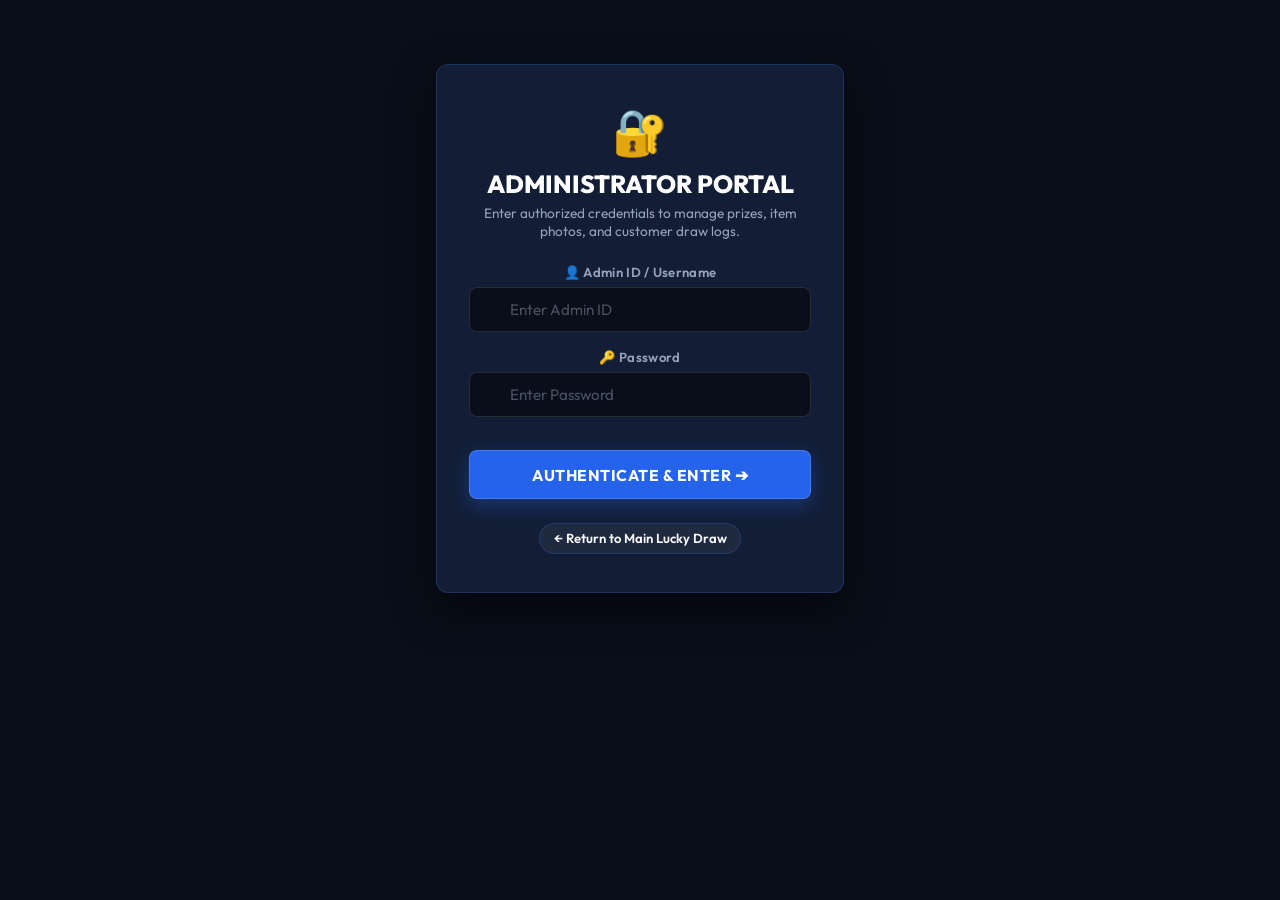
==== admin.html @ ec06c0a6 "Add files via upload" ====
<!DOCTYPE html>
<html lang="en">
<head>
  <meta charset="UTF-8">
  <meta name="viewport" content="width=device-width, initial-scale=1.0">
  <title>Agarwal Computers - Management & Prize Console</title>
  <link rel="preconnect" href="https://fonts.googleapis.com">
  <link rel="preconnect" href="https://fonts.gstatic.com" crossorigin>
  <link href="https://fonts.googleapis.com/css2?family=Outfit:wght@400;500;600;700;800;900&family=Rajdhani:wght@600;700&display=swap" rel="stylesheet">
  <link rel="stylesheet" href="style.css?v=blue_clean_2026">
</head>
<body class="admin-body">

  <!-- ================= 1. ADMIN LOGIN VIEW ================= -->
  <div id="admin-login-screen" class="admin-login-wrapper">
    <div class="admin-login-card glass-panel">
      <div class="admin-lock-icon">🔐</div>
      <h1 class="admin-title">ADMINISTRATOR PORTAL</h1>
      <p class="admin-subtitle">Enter authorized credentials to manage prizes, item photos, and customer draw logs.</p>

      <form id="admin-login-form" autocomplete="off">
        <div class="input-group">
          <label for="admin-user"><span class="label-icon">👤</span> Admin ID / Username</label>
          <div class="input-wrapper">
            <input type="text" id="admin-user" placeholder="Enter Admin ID" required />
          </div>
        </div>

        <div class="input-group">
          <label for="admin-pass"><span class="label-icon">🔑</span> Password</label>
          <div class="input-wrapper">
            <input type="password" id="admin-pass" placeholder="Enter Password" required />
          </div>
        </div>

        <div id="admin-error-banner" class="error-banner hidden">
          <span>⚠️ Invalid Admin ID or Password.</span>
        </div>

        <button type="submit" class="cta-primary-btn" style="margin-top: 1rem;">
          <span class="btn-content">
            <span>AUTHENTICATE & ENTER</span>
            <span class="arrow-icon">➔</span>
          </span>
        </button>

        <div style="margin-top: 1.5rem; text-align: center;">
          <a href="index.html" class="pill-btn" style="text-decoration: none;">← Return to Main Lucky Draw</a>
        </div>
      </form>
    </div>
  </div>

  <!-- ================= 2. ADMIN DASHBOARD VIEW (AUTHENTICATED) ================= -->
  <div id="admin-dashboard-view" class="hidden">
    <!-- Top Nav Header -->
    <header class="admin-header">
      <div class="admin-brand">
        <img src="logo-blue.svg" alt="Agarwal Computer" style="height: 28px;" />
        <span style="font-size: 0.85rem; color: var(--text-muted); letter-spacing: 1px; font-weight: 600;">CONTROL PANEL</span>
      </div>
      <div class="admin-nav-actions">
        <a href="index.html" target="_blank" class="pill-btn" style="text-decoration: none;">
          <span>🌐 View Customer Draw Page</span>
        </a>
        <button id="admin-logout-btn" class="pill-btn danger-outline">Logout</button>
      </div>
    </header>

    <main class="admin-container">
      <!-- Tabs Navigation -->
      <div class="admin-tabs">
        <button id="tab-prizes-btn" class="admin-tab-btn active">🎁 Prizes & Photos Management</button>
        <button id="tab-history-btn" class="admin-tab-btn">📋 Customer Draw Logs</button>
      </div>

      <!-- TAB 1: PRIZES & PHOTO MANAGEMENT -->
      <section id="panel-prizes" class="admin-tab-panel">

        <!-- SECTION A: 2 SECRET SHOWCASE PRIZES -->
        <div class="admin-section-header" style="margin-top: 1.5rem;">
          <h3>👑 2 Secret Showcase Prizes <span style="font-size: 0.8rem; font-family: var(--font-body); color: #ff94c8; font-weight: normal;">(Never Won By Participant — Only Shown on "Show All")</span></h3>
          <p>These two prizes are the grand showcase items. Customers CANNOT draw these. They appear inside the remaining unopened boxes when "Show All" is clicked.</p>
        </div>

        <div class="admin-prize-grid" id="showcase-prizes-container">
          <!-- Rendered dynamically by admin.js -->
        </div>

        <!-- SECTION B: 7 DRAWABLE PRIZES -->
        <div class="admin-section-header" style="margin-top: 2rem;">
          <h3>🎁 7 Standard Drawable Prizes <span style="font-size: 0.8rem; font-family: var(--font-body); color: var(--primary-gold); font-weight: normal;">(Participant Will Win 1 of These 7)</span></h3>
          <p>When a participant chooses any box, the system strictly selects one of these 7 prizes. You can change their names and upload product photos below.</p>
        </div>

        <div class="admin-prize-grid" id="drawable-prizes-container">
          <!-- Rendered dynamically by admin.js -->
        </div>

        <!-- Sticky Floating Save Bar -->
        <div class="admin-sticky-bar">
          <div class="admin-sticky-info">
            <strong>💡 Unsaved changes will reflect on the main page once saved.</strong>
          </div>
          <div class="admin-sticky-actions">
            <button id="reset-default-prizes-btn" class="pill-btn danger-outline">Reset to Defaults</button>
            <button id="save-all-prizes-btn" class="cta-primary-btn" style="width: auto; padding: 0.6rem 1.6rem; margin: 0;">
              💾 SAVE ALL PRIZES & PHOTOS
            </button>
          </div>
        </div>

      </section>

      <!-- TAB 2: DRAW PARTICIPANT LOGS -->
      <section id="panel-history" class="admin-tab-panel hidden" style="margin-top: 1.5rem;">
        <div class="admin-section-header" style="display: flex; justify-content: space-between; align-items: center;">
          <div>
            <h3>📋 Customer Draw Participation Records</h3>
            <p>List of all verified customers who participated in the draw, their bill number, and what prize they won.</p>
          </div>
          <button id="clear-history-btn" class="pill-btn danger-outline">🗑️ Clear History Logs</button>
        </div>

        <div class="history-table-wrapper glass-panel" style="margin-top: 1rem;">
          <table class="admin-table">
            <thead>
              <tr>
                <th>#</th>
                <th>Date & Time</th>
                <th>Mobile Number</th>
                <th>Bill / Invoice #</th>
                <th>Prize Won</th>
                <th>Box Picked</th>
              </tr>
            </thead>
            <tbody id="history-table-body">
              <!-- Rendered dynamically -->
            </tbody>
          </table>
        </div>
      </section>

    </main>
  </div>

  <script src="admin.js"></script>
</body>
</html>
---- style.css ----
/* =================================================================
   AGARWAL COMPUTER - MODERN RESPONSIVE CUSTOMER LUCKY DRAW
   Brand Identity: Vibrant Tech Blue, Slate Navy, Clean Geometric Sans
   ================================================================= */

:root {
  /* Brand Theme: Professional Tech Blue */
  --c-bg: #090e1a;
  --c-bg-gradient: radial-gradient(circle at 50% 20%, #101c38 0%, #090e1a 100%);
  --c-surface: #0f172a;
  --c-surface-card: #131e36;
  --c-surface-hover: #1a2744;
  
  --c-blue-primary: #2563eb;
  --c-blue-hover: #1d4ed8;
  --c-blue-glow: rgba(37, 99, 235, 0.35);
  --c-blue-subtle: rgba(37, 99, 235, 0.12);
  --c-blue-light: #60a5fa;
  --c-cyan: #38bdf8;
  
  --text-main: #f8fafc;
  --text-muted: #94a3b8;
  --text-dim: #64748b;
  
  --border-light: rgba(59, 130, 246, 0.2);
  --border-highlight: rgba(96, 165, 250, 0.45);
  --border-subtle: rgba(255, 255, 255, 0.08);

  --font-brand: 'Outfit', 'Rajdhani', -apple-system, BlinkMacSystemFont, sans-serif;
  --font-body: 'Outfit', -apple-system, BlinkMacSystemFont, 'Segoe UI', Roboto, sans-serif;

  --radius-lg: 12px;
  --radius-md: 8px;
  --radius-sm: 6px;
  --radius-pill: 9999px;
}

*, *::before, *::after {
  box-sizing: border-box;
  margin: 0;
  padding: 0;
}

html, body {
  height: 100%;
}

body {
  font-family: var(--font-body);
  background: var(--c-bg);
  background-image: var(--c-bg-gradient);
  background-attachment: fixed;
  color: var(--text-main);
  min-height: 100vh;
  display: flex;
  flex-direction: column;
  overflow-x: hidden;
  -webkit-font-smoothing: antialiased;
}

/* =================================================================
   COMPACT SLEEK TOP NAVIGATION (LESS HEADER)
   ================================================================= */
.top-nav {
  display: flex;
  justify-content: space-between;
  align-items: center;
  padding: 0.55rem 1.5rem;
  background: rgba(10, 16, 30, 0.92);
  backdrop-filter: blur(12px);
  -webkit-backdrop-filter: blur(12px);
  border-bottom: 1px solid var(--border-light);
  position: sticky;
  top: 0;
  z-index: 100;
  height: 54px;
}

.brand-wrapper {
  display: flex;
  align-items: center;
}

.brand-logo-link {
  display: flex;
  align-items: center;
  text-decoration: none;
}

.brand-logo-img {
  height: 32px;
  width: auto;
  max-width: 260px;
  object-fit: contain;
  filter: drop-shadow(0 2px 8px var(--c-blue-glow));
  transition: transform 0.2s ease;
}

.brand-logo-link:hover .brand-logo-img {
  transform: scale(1.02);
}

.nav-actions {
  display: flex;
  align-items: center;
  gap: 0.5rem;
}

.icon-btn, .pill-btn {
  background: rgba(255, 255, 255, 0.05);
  border: 1px solid var(--border-light);
  color: var(--text-main);
  padding: 0.38rem 0.85rem;
  border-radius: var(--radius-pill);
  font-family: var(--font-body);
  font-size: 0.82rem;
  font-weight: 600;
  cursor: pointer;
  display: inline-flex;
  align-items: center;
  gap: 0.4rem;
  transition: all 0.2s ease;
}

.icon-btn:hover, .pill-btn:hover {
  background: var(--c-blue-subtle);
  border-color: var(--c-blue-primary);
  color: #ffffff;
}

.pill-btn.danger-outline {
  border-color: rgba(239, 68, 68, 0.35);
  color: #fca5a5;
}

.pill-btn.danger-outline:hover {
  background: #dc2626;
  border-color: #dc2626;
  color: #ffffff;
}

/* =================================================================
   MAIN APP CONTAINER (FITS ANY SCREEN)
   ================================================================= */
.app-container {
  width: 100%;
  max-width: 960px;
  margin: 0 auto;
  padding: 1rem 1.2rem;
  flex: 1;
  display: flex;
  flex-direction: column;
  justify-content: center;
}

.view-panel {
  display: none;
  opacity: 0;
  transition: opacity 0.3s ease;
  width: 100%;
}

.view-panel.active-view {
  display: block;
  opacity: 1;
}

/* =================================================================
   STEP 1: LOGIN / BILL VERIFICATION VIEW
   ================================================================= */
.login-card {
  max-width: 440px;
  margin: 0 auto;
  padding: 2.2rem 2rem;
  background: var(--c-surface-card);
  border: 1px solid var(--border-light);
  border-radius: var(--radius-lg);
  box-shadow: 0 16px 40px rgba(0, 0, 0, 0.5), 0 0 20px rgba(37, 99, 235, 0.12);
  text-align: center;
  animation: fadeInCard 0.35s ease-out;
}

@keyframes fadeInCard {
  from { opacity: 0; transform: translateY(12px); }
  to { opacity: 1; transform: translateY(0); }
}

.login-header {
  margin-bottom: 1.6rem;
}

.login-title {
  font-family: var(--font-brand);
  font-size: 1.65rem;
  font-weight: 800;
  color: #ffffff;
  letter-spacing: 0.5px;
  margin-bottom: 0.35rem;
}

.login-subtitle {
  color: var(--text-muted);
  font-size: 0.88rem;
  line-height: 1.4;
}

#lucky-login-form {
  text-align: left;
}

.input-group {
  margin-bottom: 1.1rem;
}

.input-group label {
  display: block;
  font-size: 0.82rem;
  font-weight: 600;
  color: var(--text-muted);
  margin-bottom: 0.4rem;
  letter-spacing: 0.3px;
}

.input-wrapper {
  position: relative;
  display: flex;
  align-items: center;
}

.input-icon {
  position: absolute;
  left: 0.9rem;
  font-size: 1rem;
  pointer-events: none;
  opacity: 0.7;
}

.input-wrapper input {
  width: 100%;
  padding: 0.75rem 1rem 0.75rem 2.5rem;
  background: #090e1a;
  border: 1.5px solid rgba(255, 255, 255, 0.12);
  border-radius: var(--radius-md);
  color: #fff;
  font-family: var(--font-body);
  font-size: 0.95rem;
  outline: none;
  transition: all 0.2s ease;
}

.input-wrapper input:focus {
  border-color: var(--c-blue-primary);
  box-shadow: 0 0 0 3px rgba(37, 99, 235, 0.25);
  background: #0c1424;
}

.input-wrapper input::placeholder {
  color: rgba(148, 163, 184, 0.45);
}

.error-banner {
  background: rgba(220, 38, 38, 0.15);
  border: 1px solid #ef4444;
  color: #fca5a5;
  padding: 0.65rem 0.9rem;
  border-radius: var(--radius-sm);
  font-size: 0.82rem;
  margin-bottom: 1rem;
}

.error-banner.hidden {
  display: none;
}

/* Call to Action Button */
.cta-primary-btn, .cta-gold-btn {
  width: 100%;
  background: var(--c-blue-primary);
  border: 1px solid rgba(255, 255, 255, 0.15);
  padding: 0.85rem 1.5rem;
  border-radius: var(--radius-md);
  color: #ffffff;
  font-family: var(--font-body);
  font-size: 0.98rem;
  font-weight: 700;
  letter-spacing: 0.5px;
  cursor: pointer;
  display: inline-flex;
  align-items: center;
  justify-content: center;
  gap: 0.5rem;
  box-shadow: 0 6px 20px rgba(37, 99, 235, 0.35);
  transition: all 0.2s ease;
  margin-top: 0.3rem;
}

.cta-primary-btn:hover, .cta-gold-btn:hover {
  background: var(--c-blue-hover);
  transform: translateY(-1px);
  box-shadow: 0 8px 25px rgba(37, 99, 235, 0.45);
}

.cta-primary-btn:active, .cta-gold-btn:active {
  transform: translateY(0);
}

/* =================================================================
   STEP 2: DRAW ARENA & RESPONSIVE 3x3 GRID
   ================================================================= */
.user-status-bar {
  display: flex;
  justify-content: space-between;
  align-items: center;
  padding: 0.5rem 1.1rem;
  margin-bottom: 0.8rem;
  background: var(--c-surface-card);
  border: 1px solid var(--border-light);
  border-radius: var(--radius-md);
}

.status-left {
  display: flex;
  align-items: center;
  gap: 0.6rem;
  font-size: 0.84rem;
  color: var(--text-muted);
}

.status-icon {
  font-size: 1.1rem;
}

.status-info strong {
  color: #ffffff;
}

.status-separator {
  margin: 0 0.35rem;
  opacity: 0.4;
}

.badge-status {
  display: inline-flex;
  align-items: center;
  gap: 0.4rem;
  padding: 0.3rem 0.8rem;
  border-radius: var(--radius-pill);
  font-size: 0.78rem;
  font-weight: 700;
  background: var(--c-blue-subtle);
  border: 1px solid var(--c-blue-primary);
  color: var(--c-blue-light);
}

.badge-status.draw-finished {
  background: rgba(16, 185, 129, 0.15);
  border-color: #10b981;
  color: #34d399;
}

.pulse-dot {
  width: 7px;
  height: 7px;
  border-radius: 50%;
  background-color: currentColor;
  animation: pulseDot 1.4s infinite;
}

@keyframes pulseDot {
  0%, 100% { opacity: 0.4; transform: scale(0.9); }
  50% { opacity: 1; transform: scale(1.3); }
}

.draw-header-banner {
  text-align: center;
  margin-bottom: 0.8rem;
}

.section-title {
  font-family: var(--font-brand);
  font-size: 1.5rem;
  font-weight: 800;
  letter-spacing: 0.5px;
  color: #ffffff;
  margin-bottom: 0.2rem;
}

.section-desc {
  color: var(--text-muted);
  font-size: 0.88rem;
}

.section-desc strong {
  color: var(--c-blue-light);
}

/* Cinematic Viewport */
.boxes-stage-viewport {
  position: relative;
  width: 100%;
  display: flex;
  align-items: center;
  justify-content: center;
  margin: 0 auto;
  overflow: visible;
}

.boxes-grid {
  display: grid;
  grid-template-columns: repeat(3, 1fr);
  gap: 0.9rem;
  width: 100%;
  max-width: 780px;
  perspective: 1200px;
  transform-origin: center center;
  transition: transform 0.75s cubic-bezier(0.25, 1, 0.5, 1);
  will-change: transform;
}

/* Individual Box */
.gift-box-item {
  position: relative;
  height: 135px;
  cursor: pointer;
  user-select: none;
  transform-style: preserve-3d;
  transition: transform 0.25s ease, opacity 0.4s ease;
}

.gift-box-item.can-pick:hover {
  transform: translateY(-4px);
}

.gift-box-item.dimmed-box {
  opacity: 0.15 !important;
  filter: blur(2px) grayscale(0.6);
  pointer-events: none;
  transition: opacity 0.5s ease, filter 0.5s ease;
}

.box-inner-card {
  position: relative;
  width: 100%;
  height: 100%;
  border-radius: var(--radius-md);
  transform-style: preserve-3d;
  transition: transform 0.8s cubic-bezier(0.34, 1.56, 0.64, 1);
}

.gift-box-item.is-opened .box-inner-card {
  transform: rotateY(180deg);
}

/* Box Front Face */
.box-face {
  position: absolute;
  width: 100%;
  height: 100%;
  backface-visibility: hidden;
  -webkit-backface-visibility: hidden;
  border-radius: var(--radius-md);
  display: flex;
  flex-direction: column;
  align-items: center;
  justify-content: center;
  overflow: hidden;
}

.box-front {
  background: linear-gradient(145deg, #101c38 0%, #0b1428 100%);
  border: 1.5px solid var(--border-light);
  box-shadow: 0 8px 20px rgba(0, 0, 0, 0.45);
  transition: border-color 0.2s, box-shadow 0.2s;
}

.gift-box-item.can-pick:hover .box-front {
  border-color: var(--c-blue-light);
  box-shadow: 0 10px 25px rgba(0, 0, 0, 0.6), 0 0 15px rgba(37, 99, 235, 0.3);
}

/* Elegant Royal Blue Ribbons */
.ribbon-vertical {
  position: absolute;
  top: 0;
  bottom: 0;
  width: 18px;
  background: linear-gradient(90deg, #1d4ed8, #2563eb, #3b82f6);
  box-shadow: 0 0 6px rgba(0, 0, 0, 0.35);
  z-index: 1;
}

.ribbon-horizontal {
  position: absolute;
  left: 0;
  right: 0;
  height: 18px;
  background: linear-gradient(180deg, #1d4ed8, #2563eb, #3b82f6);
  box-shadow: 0 0 6px rgba(0, 0, 0, 0.35);
  z-index: 1;
}

/* Modern Number Bow Badge */
.gift-bow-badge {
  position: relative;
  z-index: 3;
  width: 38px;
  height: 38px;
  border-radius: 50%;
  background: linear-gradient(135deg, #2563eb, #1d4ed8);
  display: flex;
  align-items: center;
  justify-content: center;
  font-family: var(--font-brand);
  font-weight: 800;
  font-size: 1.1rem;
  color: #ffffff;
  box-shadow: 0 4px 12px rgba(0, 0, 0, 0.5), 0 0 10px rgba(37, 99, 235, 0.5);
  border: 2px solid #ffffff;
}

.box-label-text {
  position: absolute;
  bottom: 7px;
  z-index: 3;
  font-size: 0.68rem;
  font-weight: 700;
  letter-spacing: 0.6px;
  text-transform: uppercase;
  color: var(--c-blue-light);
  background: rgba(9, 14, 26, 0.85);
  padding: 2px 8px;
  border-radius: var(--radius-pill);
  border: 1px solid var(--border-light);
}

/* Box Back Face (Revealed Prize) */
.box-back {
  background: #0d162b;
  border: 1.5px solid var(--border-light);
  transform: rotateY(180deg);
  padding: 0.6rem 0.5rem;
  text-align: center;
  display: flex;
  flex-direction: column;
  justify-content: space-between;
  box-shadow: 0 8px 24px rgba(0, 0, 0, 0.5);
}

.gift-box-item.winner-box .box-back {
  background: #0c1c3d;
  border: 2px solid var(--c-blue-light);
  box-shadow: 0 0 25px rgba(37, 99, 235, 0.45), inset 0 0 15px rgba(37, 99, 235, 0.2);
}

.gift-box-item.grand-showcase-box .box-back {
  background: #111e3b;
  border: 1.5px solid var(--c-cyan);
}

.gift-box-item.mega-showcase-box .box-back {
  background: #0f1c36;
  border: 1.5px solid var(--c-blue-light);
}

.prize-media-container {
  display: flex;
  align-items: center;
  justify-content: center;
  height: 52px;
  width: 100%;
}

.box-prize-img {
  max-height: 50px;
  max-width: 88%;
  object-fit: contain;
  border-radius: var(--radius-sm);
  filter: drop-shadow(0 2px 6px rgba(0, 0, 0, 0.5));
}

.prize-icon-display {
  font-size: 1.9rem;
}

.prize-title-display {
  font-family: var(--font-body);
  font-size: 0.92rem;
  font-weight: 700;
  color: #fff;
  line-height: 1.2;
  margin: 0.15rem 0;
  word-break: break-word;
}

.winner-box .prize-title-display {
  font-size: 1rem;
  color: var(--c-blue-light);
}

.box-state-tag {
  font-size: 0.64rem;
  font-weight: 800;
  text-transform: uppercase;
  padding: 2px 7px;
  border-radius: var(--radius-pill);
  letter-spacing: 0.5px;
  display: inline-block;
  align-self: center;
}

.box-state-tag.tag-won {
  background: var(--c-blue-primary);
  color: #ffffff;
}

.box-state-tag.tag-grand {
  background: rgba(56, 189, 248, 0.2);
  border: 1px solid var(--c-cyan);
  color: var(--c-cyan);
}

.box-state-tag.tag-mega {
  background: var(--c-blue-subtle);
  border: 1px solid var(--c-blue-primary);
  color: var(--c-blue-light);
}

.box-state-tag.tag-missed {
  background: rgba(255, 255, 255, 0.08);
  color: var(--text-dim);
}

.box-tag {
  font-size: 0.65rem;
  color: var(--text-dim);
}

/* =================================================================
   ACTION BUTTON DOCK DIRECTLY DOWN FROM GIFT
   ================================================================= */
.below-gift-action-dock {
  margin: 1rem auto 0;
  text-align: center;
  display: flex;
  justify-content: center;
  position: relative;
  z-index: 50;
  animation: popUp 0.35s cubic-bezier(0.16, 1, 0.3, 1) forwards;
}

@keyframes popUp {
  from { opacity: 0; transform: translateY(14px) scale(0.95); }
  to { opacity: 1; transform: translateY(0) scale(1); }
}

.below-gift-action-dock.disappearing {
  opacity: 0 !important;
  transform: translateY(8px) scale(0.85) !important;
  pointer-events: none !important;
  transition: all 0.2s ease !important;
}

.below-gift-btn {
  background: var(--c-blue-primary);
  color: #ffffff;
  border: 1.5px solid rgba(255, 255, 255, 0.2);
  padding: 0.85rem 2rem;
  border-radius: var(--radius-pill);
  font-family: var(--font-body);
  font-size: 1rem;
  font-weight: 700;
  letter-spacing: 0.5px;
  cursor: pointer;
  display: inline-flex;
  align-items: center;
  gap: 0.6rem;
  box-shadow: 0 8px 25px rgba(37, 99, 235, 0.45);
  transition: all 0.2s ease;
}

.below-gift-btn .btn-arrow-icon {
  transition: transform 0.2s ease;
}

.below-gift-btn:hover {
  background: var(--c-blue-hover);
  transform: translateY(-2px);
  box-shadow: 0 10px 30px rgba(37, 99, 235, 0.6);
}

.below-gift-btn:hover .btn-arrow-icon {
  transform: translateX(4px);
}

/* =================================================================
   BOTTOM "NEW DRAW" BAR
   ================================================================= */
.tv-new-draw-bar {
  margin: 0.9rem auto 0;
  width: 100%;
  max-width: 540px;
  z-index: 60;
  animation: slideUp 0.4s cubic-bezier(0.16, 1, 0.3, 1) forwards;
}

@keyframes slideUp {
  from { opacity: 0; transform: translateY(15px); }
  to { opacity: 1; transform: translateY(0); }
}

.new-draw-banner-card {
  background: var(--c-surface-card);
  border: 1.5px solid var(--border-highlight);
  border-radius: var(--radius-lg);
  padding: 0.8rem 1.4rem;
  display: flex;
  justify-content: space-between;
  align-items: center;
  gap: 1rem;
  box-shadow: 0 10px 30px rgba(0, 0, 0, 0.6);
}

.new-draw-text {
  font-size: 0.88rem;
  color: #fff;
}

.new-draw-text strong {
  color: var(--c-blue-light);
}

.tv-new-draw-btn {
  background: var(--c-blue-primary);
  border: 1px solid rgba(255, 255, 255, 0.2);
  color: #ffffff;
  padding: 0.55rem 1.2rem;
  border-radius: var(--radius-pill);
  font-family: var(--font-body);
  font-size: 0.88rem;
  font-weight: 700;
  cursor: pointer;
  white-space: nowrap;
  transition: all 0.2s ease;
}

.tv-new-draw-btn:hover {
  background: var(--c-blue-hover);
  transform: translateY(-1px);
}

/* =================================================================
   WIN BANNER TOAST
   ================================================================= */
.win-banner-toast {
  position: fixed;
  top: 65px;
  left: 50%;
  transform: translateX(-50%);
  background: #0f1c36;
  border: 1.5px solid var(--c-blue-light);
  border-radius: var(--radius-md);
  padding: 0.75rem 1.5rem;
  text-align: center;
  box-shadow: 0 10px 30px rgba(0, 0, 0, 0.7), 0 0 20px rgba(37, 99, 235, 0.35);
  z-index: 200;
  animation: toastPop 0.3s cubic-bezier(0.16, 1, 0.3, 1);
}

@keyframes toastPop {
  from { opacity: 0; transform: translate(-50%, -15px); }
  to { opacity: 1; transform: translate(-50%, 0); }
}

.win-toast-badge {
  font-size: 0.68rem;
  font-weight: 800;
  letter-spacing: 1px;
  color: var(--c-cyan);
  text-transform: uppercase;
  display: block;
}

.win-toast-name {
  font-size: 1.25rem;
  font-weight: 800;
  color: #fff;
  margin: 0.15rem 0;
}

.win-toast-note {
  font-size: 0.78rem;
  color: var(--text-muted);
}

.hidden {
  display: none !important;
}

/* =================================================================
   RULES & TERMS MODAL
   ================================================================= */
.modal-backdrop {
  position: fixed;
  top: 0;
  left: 0;
  width: 100%;
  height: 100%;
  background: rgba(9, 14, 26, 0.85);
  backdrop-filter: blur(6px);
  z-index: 1000;
  display: flex;
  align-items: center;
  justify-content: center;
  padding: 1rem;
}

.modal-card {
  position: relative;
  width: 100%;
  max-width: 480px;
  padding: 2rem 1.8rem;
  text-align: center;
  border-radius: var(--radius-lg);
  border: 1px solid var(--border-highlight);
  background: var(--c-surface-card);
  box-shadow: 0 20px 50px rgba(0, 0, 0, 0.8);
}

.modal-close-btn {
  position: absolute;
  top: 0.8rem;
  right: 1rem;
  background: none;
  border: none;
  color: var(--text-muted);
  font-size: 1.6rem;
  cursor: pointer;
  line-height: 1;
}

.modal-close-btn:hover {
  color: #fff;
}

.modal-title {
  font-family: var(--font-brand);
  font-size: 1.45rem;
  color: #fff;
  margin-bottom: 0.3rem;
}

.modal-desc {
  color: var(--text-muted);
  font-size: 0.85rem;
  margin-bottom: 1.2rem;
}

.rules-list {
  display: flex;
  flex-direction: column;
  gap: 0.65rem;
  text-align: left;
  margin-bottom: 1.2rem;
}

.rule-item {
  display: flex;
  align-items: flex-start;
  gap: 0.65rem;
  background: rgba(255, 255, 255, 0.03);
  padding: 0.65rem 0.85rem;
  border-radius: var(--radius-sm);
  font-size: 0.82rem;
  line-height: 1.35;
  border: 1px solid var(--border-subtle);
}

.rule-num {
  width: 20px;
  height: 20px;
  border-radius: 50%;
  background: var(--c-blue-primary);
  color: #fff;
  font-weight: 800;
  display: flex;
  align-items: center;
  justify-content: center;
  flex-shrink: 0;
  font-size: 0.72rem;
}

/* =================================================================
   MINIMAL SLEEK FOOTER
   ================================================================= */
.site-footer {
  background: rgba(10, 16, 30, 0.95);
  border-top: 1px solid var(--border-light);
  color: var(--text-dim);
  font-size: 0.8rem;
  padding: 0.75rem 1.5rem;
  margin-top: auto;
}

.footer-container {
  max-width: 960px;
  margin: 0 auto;
  display: flex;
  justify-content: space-between;
  align-items: center;
  gap: 0.5rem;
}

.footer-container strong {
  color: var(--c-blue-light);
}

.footer-note {
  font-size: 0.75rem;
}

/* =================================================================
   RESPONSIVENESS ACROSS SCREENS (LAPTOPS, TABLETS, MOBILE)
   ================================================================= */

/* Small Laptops and Low-Height Displays (e.g. 1366x768, 1280x800) */
@media (max-height: 800px) and (min-width: 601px) {
  .app-container {
    padding: 0.6rem 1rem;
  }
  .user-status-bar {
    padding: 0.35rem 0.9rem;
    margin-bottom: 0.5rem;
  }
  .draw-header-banner {
    margin-bottom: 0.5rem;
  }
  .section-title {
    font-size: 1.35rem;
  }
  .boxes-grid {
    gap: 0.75rem;
    max-width: 720px;
  }
  .gift-box-item {
    height: 118px;
  }
  .prize-media-container {
    height: 44px;
  }
  .box-prize-img {
    max-height: 42px;
  }
  .prize-icon-display {
    font-size: 1.6rem;
  }
  .prize-title-display {
    font-size: 0.85rem;
  }
  .below-gift-action-dock {
    margin: 0.7rem auto 0;
  }
  .below-gift-btn {
    padding: 0.65rem 1.6rem;
    font-size: 0.92rem;
  }
}

/* Tablet (max-width: 768px) */
@media (max-width: 768px) {
  .top-nav {
    padding: 0.45rem 1rem;
  }
  .brand-logo-img {
    height: 28px;
  }
  .boxes-grid {
    gap: 0.7rem;
  }
  .gift-box-item {
    height: 120px;
  }
  .footer-container {
    flex-direction: column;
    text-align: center;
    gap: 0.2rem;
  }
}

/* Mobile Screens (max-width: 520px) */
@media (max-width: 520px) {
  .top-nav {
    padding: 0.4rem 0.8rem;
    height: 50px;
  }
  .brand-logo-img {
    height: 25px;
  }
  .nav-actions {
    gap: 0.35rem;
  }
  .icon-btn, .pill-btn {
    padding: 0.3rem 0.65rem;
    font-size: 0.75rem;
  }
  .app-container {
    padding: 0.6rem 0.5rem;
  }
  .login-card {
    padding: 1.5rem 1.1rem;
  }
  .login-title {
    font-size: 1.35rem;
  }
  .user-status-bar {
    padding: 0.4rem 0.7rem;
    font-size: 0.78rem;
  }
  .status-phone, .status-bill {
    display: block;
    line-height: 1.25;
  }
  .status-separator {
    display: none;
  }
  .section-title {
    font-size: 1.25rem;
  }
  .section-desc {
    font-size: 0.8rem;
  }
  .boxes-grid {
    gap: 0.5rem;
  }
  .gift-box-item {
    height: 102px;
  }
  .ribbon-vertical {
    width: 14px;
  }
  .ribbon-horizontal {
    height: 14px;
  }
  .gift-bow-badge {
    width: 30px;
    height: 30px;
    font-size: 0.95rem;
  }
  .box-label-text {
    font-size: 0.6rem;
    bottom: 5px;
    padding: 1px 6px;
  }
  .prize-media-container {
    height: 40px;
  }
  .prize-icon-display {
    font-size: 1.45rem;
  }
  .box-prize-img {
    max-height: 38px;
  }
  .prize-title-display {
    font-size: 0.78rem;
  }
  .box-state-tag {
    font-size: 0.58rem;
    padding: 1px 5px;
  }
  .below-gift-btn {
    padding: 0.75rem 1.4rem;
    font-size: 0.9rem;
    width: 100%;
    justify-content: center;
  }
  .new-draw-banner-card {
    flex-direction: column;
    text-align: center;
    padding: 0.8rem 1rem;
    gap: 0.6rem;
  }
  .tv-new-draw-btn {
    width: 100%;
  }
}

/* =================================================================
   ADMIN PORTAL STYLES (COHESIVE BLUE PALETTE)
   ================================================================= */
.admin-body {
  background: var(--c-bg);
  color: #fff;
  min-height: 100vh;
}

.admin-header {
  display: flex;
  justify-content: space-between;
  align-items: center;
  padding: 0.6rem 1.8rem;
  background: rgba(10, 16, 30, 0.95);
  border-bottom: 1px solid var(--border-light);
  position: sticky;
  top: 0;
  z-index: 50;
  height: 56px;
}

.admin-brand {
  display: flex;
  align-items: center;
  gap: 0.8rem;
}

.admin-nav-actions {
  display: flex;
  align-items: center;
  gap: 0.6rem;
}

.admin-container {
  max-width: 1100px;
  margin: 1.5rem auto;
  padding: 0 1.2rem 3rem;
}

.admin-login-wrapper {
  max-width: 440px;
  margin: 4rem auto;
  padding: 0 1rem;
}

.admin-login-card {
  padding: 2.4rem 2rem;
  text-align: center;
  border: 1px solid var(--border-light);
  border-radius: var(--radius-lg);
  background: var(--c-surface-card);
  box-shadow: 0 16px 40px rgba(0, 0, 0, 0.6);
}

.admin-lock-icon {
  font-size: 2.8rem;
  margin-bottom: 0.5rem;
}

.admin-title {
  font-family: var(--font-brand);
  font-size: 1.55rem;
  font-weight: 800;
  color: #ffffff;
  margin-bottom: 0.3rem;
}

.admin-subtitle {
  color: var(--text-muted);
  font-size: 0.85rem;
  margin-bottom: 1.5rem;
}

.admin-tabs {
  display: flex;
  gap: 0.6rem;
  border-bottom: 1px solid var(--border-light);
  padding-bottom: 0.6rem;
  margin-bottom: 1.5rem;
}

.admin-tab-btn {
  background: transparent;
  border: 1px solid transparent;
  color: var(--text-muted);
  font-size: 0.88rem;
  font-weight: 700;
  padding: 0.5rem 1.2rem;
  border-radius: var(--radius-md);
  cursor: pointer;
  transition: all 0.2s ease;
}

.admin-tab-btn.active {
  background: var(--c-blue-subtle);
  border-color: var(--c-blue-primary);
  color: var(--c-blue-light);
}

.admin-section-header {
  margin-bottom: 1rem;
}

.admin-section-header h3 {
  font-family: var(--font-brand);
  font-size: 1.2rem;
  color: #fff;
  display: flex;
  align-items: center;
  gap: 0.5rem;
}

.admin-section-header p {
  color: var(--text-muted);
  font-size: 0.84rem;
  margin-top: 0.25rem;
}

.admin-prize-grid {
  display: grid;
  grid-template-columns: repeat(auto-fill, minmax(300px, 1fr));
  gap: 1rem;
  margin-bottom: 2rem;
}

.admin-prize-card {
  background: var(--c-surface-card);
  border: 1px solid var(--border-light);
  border-radius: var(--radius-md);
  padding: 1.1rem;
  display: flex;
  flex-direction: column;
  gap: 0.8rem;
  transition: border-color 0.2s ease;
}

.admin-prize-card:hover {
  border-color: var(--c-blue-light);
}

.admin-prize-card.showcase-card {
  border-color: rgba(56, 189, 248, 0.4);
  background: #0d1a33;
}

.admin-prize-header {
  display: flex;
  justify-content: space-between;
  align-items: center;
}

.admin-prize-badge {
  font-size: 0.7rem;
  font-weight: 800;
  padding: 2px 8px;
  border-radius: var(--radius-pill);
  background: var(--c-blue-subtle);
  color: var(--c-blue-light);
}

.admin-prize-badge.showcase-badge {
  background: rgba(56, 189, 248, 0.2);
  color: var(--c-cyan);
}

.image-upload-wrapper {
  display: flex;
  align-items: center;
  gap: 0.8rem;
  background: #090e1a;
  padding: 0.65rem;
  border-radius: var(--radius-sm);
  border: 1px dashed var(--border-light);
}

.image-preview-box {
  width: 58px;
  height: 58px;
  border-radius: var(--radius-sm);
  background: rgba(255, 255, 255, 0.04);
  border: 1px solid var(--border-light);
  display: flex;
  align-items: center;
  justify-content: center;
  overflow: hidden;
  flex-shrink: 0;
}

.image-preview-box img {
  width: 100%;
  height: 100%;
  object-fit: cover;
}

.image-preview-fallback {
  font-size: 1.5rem;
}

.image-upload-controls {
  flex: 1;
  display: flex;
  flex-direction: column;
  gap: 0.35rem;
}

.upload-file-label {
  display: inline-block;
  background: var(--c-blue-primary);
  color: #fff;
  padding: 0.3rem 0.75rem;
  border-radius: var(--radius-sm);
  font-size: 0.75rem;
  font-weight: 700;
  cursor: pointer;
  text-align: center;
  transition: all 0.2s ease;
}

.upload-file-label:hover {
  background: var(--c-blue-hover);
}

.file-input-hidden {
  display: none;
}

.remove-img-btn {
  background: none;
  border: none;
  color: #fca5a5;
  font-size: 0.72rem;
  cursor: pointer;
  text-align: left;
  text-decoration: underline;
  padding: 0;
}

.admin-sticky-bar {
  position: sticky;
  bottom: 1rem;
  display: flex;
  justify-content: space-between;
  align-items: center;
  padding: 0.8rem 1.4rem;
  background: var(--c-surface-card);
  border: 1.5px solid var(--border-highlight);
  border-radius: var(--radius-lg);
  box-shadow: 0 10px 30px rgba(0, 0, 0, 0.7);
  z-index: 40;
}

.admin-sticky-info {
  font-size: 0.88rem;
  color: #fff;
}

.admin-sticky-actions {
  display: flex;
  gap: 0.6rem;
}

.history-table-wrapper {
  overflow-x: auto;
  border-radius: var(--radius-md);
  border: 1px solid var(--border-light);
}

.admin-table {
  width: 100%;
  border-collapse: collapse;
  text-align: left;
  background: var(--c-surface-card);
  font-size: 0.85rem;
}

.admin-table th, .admin-table td {
  padding: 0.75rem 1rem;
  border-bottom: 1px solid rgba(255, 255, 255, 0.06);
}

.admin-table th {
  background: #090e1a;
  color: var(--c-blue-light);
  font-weight: 700;
  text-transform: uppercase;
  font-size: 0.74rem;
  letter-spacing: 0.5px;
}

.admin-table tr:hover td {
  background: rgba(37, 99, 235, 0.05);
}
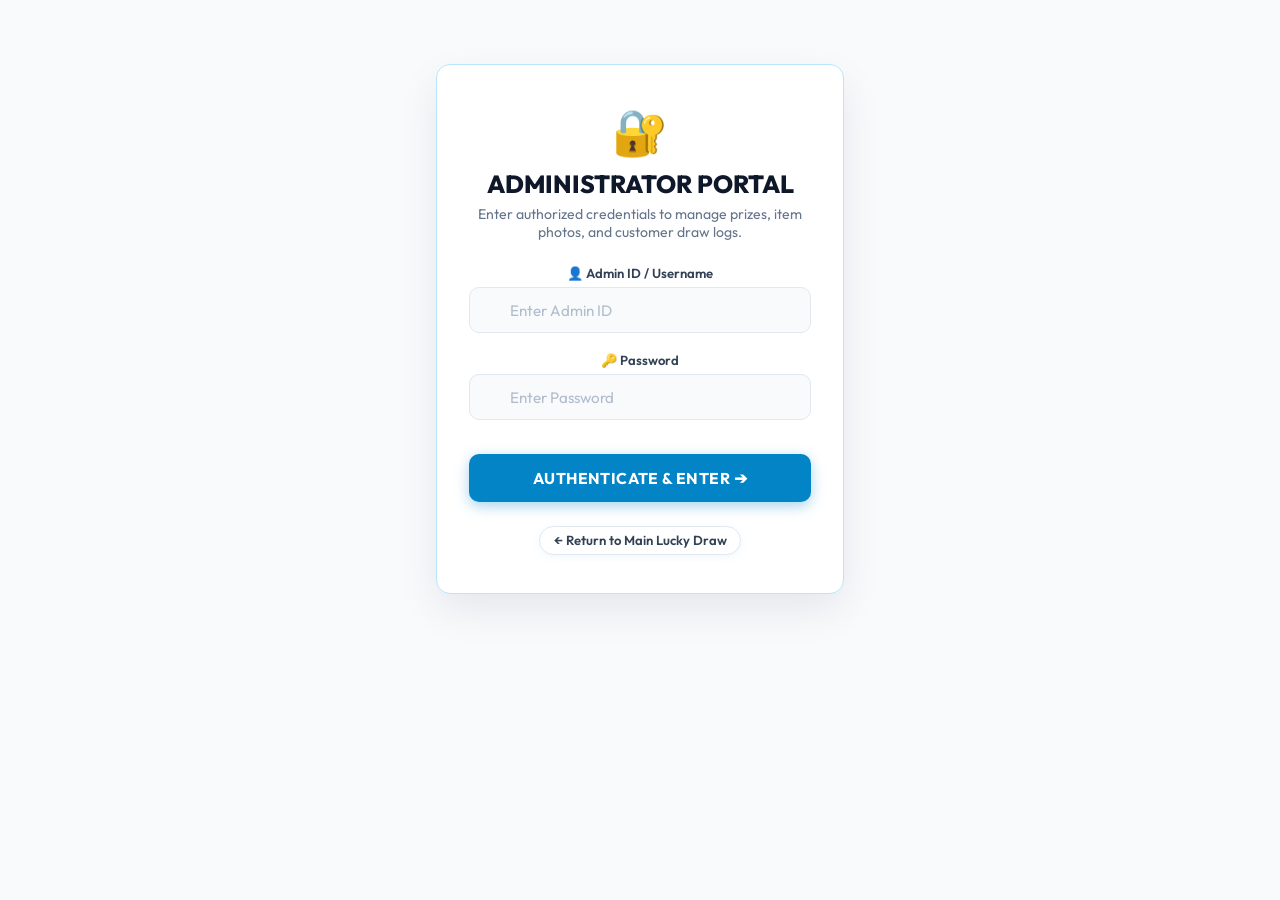
==== commit 35340218: "Add files via upload" ====
--- a/admin.html
+++ b/admin.html
@@ -7,7 +7,7 @@
   <link rel="preconnect" href="https://fonts.googleapis.com">
   <link rel="preconnect" href="https://fonts.gstatic.com" crossorigin>
   <link href="https://fonts.googleapis.com/css2?family=Outfit:wght@400;500;600;700;800;900&family=Rajdhani:wght@600;700&display=swap" rel="stylesheet">
-  <link rel="stylesheet" href="style.css?v=blue_clean_2026">
+  <link rel="stylesheet" href="style.css?v=white_sky_2026_real_v2">
 </head>
 <body class="admin-body">
 
--- a/style.css
+++ b/style.css
@@ -1,36 +1,42 @@
 /* =================================================================
-   AGARWAL COMPUTER - MODERN RESPONSIVE CUSTOMER LUCKY DRAW
-   Brand Identity: Vibrant Tech Blue, Slate Navy, Clean Geometric Sans
+   AGARWAL COMPUTER - WHITE & SKY BLUE LIGHT THEME
+   Fresh, Trustworthy, Modern Retail Tech Store Aesthetic
    ================================================================= */
 
 :root {
-  /* Brand Theme: Professional Tech Blue */
-  --c-bg: #090e1a;
-  --c-bg-gradient: radial-gradient(circle at 50% 20%, #101c38 0%, #090e1a 100%);
-  --c-surface: #0f172a;
-  --c-surface-card: #131e36;
-  --c-surface-hover: #1a2744;
+  /* White & Sky Blue Light Palette */
+  --c-bg: #f8fafc;
+  --c-bg-subtle: #f0f7ff;
+  --c-surface: #ffffff;
+  --c-surface-card: #ffffff;
+  --c-surface-hover: #f1f8fe;
   
-  --c-blue-primary: #2563eb;
-  --c-blue-hover: #1d4ed8;
-  --c-blue-glow: rgba(37, 99, 235, 0.35);
-  --c-blue-subtle: rgba(37, 99, 235, 0.12);
-  --c-blue-light: #60a5fa;
-  --c-cyan: #38bdf8;
+  --c-sky-primary: #0284c7;     /* Sky 600 - Main Sky Blue */
+  --c-sky-hover: #0369a1;       /* Sky 700 */
+  --c-sky-light: #38bdf8;       /* Sky 400 */
+  --c-sky-pale: #e0f2fe;        /* Sky 100 - Badges & Soft Tints */
+  --c-sky-border: #bae6fd;      /* Sky 200 */
+  --c-blue-accent: #1d4ed8;     /* Contrast Accent */
   
-  --text-main: #f8fafc;
-  --text-muted: #94a3b8;
-  --text-dim: #64748b;
+  --text-main: #0f172a;         /* High-contrast crisp dark slate */
+  --text-body: #334155;
+  --text-muted: #64748b;
+  --text-light: #94a3b8;
   
-  --border-light: rgba(59, 130, 246, 0.2);
-  --border-highlight: rgba(96, 165, 250, 0.45);
-  --border-subtle: rgba(255, 255, 255, 0.08);
+  --border-light: #e2e8f0;
+  --border-subtle: #cbd5e1;
+  --border-card: #e2e8f0;
+
+  --shadow-sm: 0 2px 8px rgba(2, 132, 199, 0.06);
+  --shadow-md: 0 8px 24px rgba(2, 132, 199, 0.08);
+  --shadow-lg: 0 16px 40px rgba(15, 23, 42, 0.08);
+  --shadow-box: 0 10px 25px rgba(2, 132, 199, 0.22);
 
   --font-brand: 'Outfit', 'Rajdhani', -apple-system, BlinkMacSystemFont, sans-serif;
   --font-body: 'Outfit', -apple-system, BlinkMacSystemFont, 'Segoe UI', Roboto, sans-serif;
 
-  --radius-lg: 12px;
-  --radius-md: 8px;
+  --radius-lg: 14px;
+  --radius-md: 10px;
   --radius-sm: 6px;
   --radius-pill: 9999px;
 }
@@ -42,13 +48,13 @@
 }
 
 html, body {
-  height: 100%;
+  min-height: 100%;
 }
 
 body {
   font-family: var(--font-body);
-  background: var(--c-bg);
-  background-image: var(--c-bg-gradient);
+  background-color: var(--c-bg);
+  background-image: radial-gradient(circle at 50% 0%, #e0f2fe 0%, #f8fafc 65%);
   background-attachment: fixed;
   color: var(--text-main);
   min-height: 100vh;
@@ -59,14 +65,14 @@
 }
 
 /* =================================================================
-   COMPACT SLEEK TOP NAVIGATION (LESS HEADER)
+   CLEAN WHITE & SKY BLUE TOP NAVIGATION
    ================================================================= */
 .top-nav {
   display: flex;
   justify-content: space-between;
   align-items: center;
-  padding: 0.55rem 1.5rem;
-  background: rgba(10, 16, 30, 0.92);
+  padding: 0.5rem 1.6rem;
+  background: rgba(255, 255, 255, 0.95);
   backdrop-filter: blur(12px);
   -webkit-backdrop-filter: blur(12px);
   border-bottom: 1px solid var(--border-light);
@@ -74,6 +80,7 @@
   top: 0;
   z-index: 100;
   height: 54px;
+  box-shadow: 0 2px 10px rgba(0, 0, 0, 0.03);
 }
 
 .brand-wrapper {
@@ -90,9 +97,8 @@
 .brand-logo-img {
   height: 32px;
   width: auto;
-  max-width: 260px;
+  max-width: 250px;
   object-fit: contain;
-  filter: drop-shadow(0 2px 8px var(--c-blue-glow));
   transition: transform 0.2s ease;
 }
 
@@ -103,14 +109,14 @@
 .nav-actions {
   display: flex;
   align-items: center;
-  gap: 0.5rem;
+  gap: 0.55rem;
 }
 
 .icon-btn, .pill-btn {
-  background: rgba(255, 255, 255, 0.05);
+  background: #ffffff;
   border: 1px solid var(--border-light);
-  color: var(--text-main);
-  padding: 0.38rem 0.85rem;
+  color: var(--text-body);
+  padding: 0.35rem 0.85rem;
   border-radius: var(--radius-pill);
   font-family: var(--font-body);
   font-size: 0.82rem;
@@ -119,49 +125,56 @@
   display: inline-flex;
   align-items: center;
   gap: 0.4rem;
+  box-shadow: var(--shadow-sm);
   transition: all 0.2s ease;
 }
 
 .icon-btn:hover, .pill-btn:hover {
-  background: var(--c-blue-subtle);
-  border-color: var(--c-blue-primary);
-  color: #ffffff;
+  background: var(--c-sky-pale);
+  border-color: var(--c-sky-primary);
+  color: var(--c-sky-hover);
 }
 
 .pill-btn.danger-outline {
-  border-color: rgba(239, 68, 68, 0.35);
-  color: #fca5a5;
+  border-color: rgba(239, 68, 68, 0.25);
+  color: #ef4444;
+  background: #fff;
 }
 
 .pill-btn.danger-outline:hover {
-  background: #dc2626;
-  border-color: #dc2626;
-  color: #ffffff;
+  background: #fee2e2;
+  border-color: #ef4444;
+  color: #dc2626;
 }
 
 /* =================================================================
-   MAIN APP CONTAINER (FITS ANY SCREEN)
+   MAIN APP CONTAINER: CENTERED IN MIDDLE OF EVERY SCREEN
    ================================================================= */
 .app-container {
   width: 100%;
   max-width: 960px;
   margin: 0 auto;
-  padding: 1rem 1.2rem;
+  padding: 1.2rem 1.2rem;
   flex: 1;
   display: flex;
   flex-direction: column;
   justify-content: center;
+  align-items: center;
+  min-height: calc(100vh - 100px);
 }
 
 .view-panel {
   display: none;
+  width: 100%;
   opacity: 0;
-  transition: opacity 0.3s ease;
-  width: 100%;
+  transition: opacity 0.25s ease;
 }
 
 .view-panel.active-view {
-  display: block;
+  display: flex;
+  flex-direction: column;
+  align-items: center;
+  justify-content: center;
   opacity: 1;
 }
 
@@ -169,20 +182,15 @@
    STEP 1: LOGIN / BILL VERIFICATION VIEW
    ================================================================= */
 .login-card {
+  width: 100%;
   max-width: 440px;
   margin: 0 auto;
   padding: 2.2rem 2rem;
   background: var(--c-surface-card);
-  border: 1px solid var(--border-light);
+  border: 1px solid var(--c-sky-border);
   border-radius: var(--radius-lg);
-  box-shadow: 0 16px 40px rgba(0, 0, 0, 0.5), 0 0 20px rgba(37, 99, 235, 0.12);
+  box-shadow: var(--shadow-lg);
   text-align: center;
-  animation: fadeInCard 0.35s ease-out;
-}
-
-@keyframes fadeInCard {
-  from { opacity: 0; transform: translateY(12px); }
-  to { opacity: 1; transform: translateY(0); }
 }
 
 .login-header {
@@ -193,15 +201,15 @@
   font-family: var(--font-brand);
   font-size: 1.65rem;
   font-weight: 800;
-  color: #ffffff;
-  letter-spacing: 0.5px;
+  color: var(--text-main);
+  letter-spacing: 0.3px;
   margin-bottom: 0.35rem;
 }
 
 .login-subtitle {
   color: var(--text-muted);
   font-size: 0.88rem;
-  line-height: 1.4;
+  line-height: 1.45;
 }
 
 #lucky-login-form {
@@ -209,16 +217,15 @@
 }
 
 .input-group {
-  margin-bottom: 1.1rem;
+  margin-bottom: 1.15rem;
 }
 
 .input-group label {
   display: block;
   font-size: 0.82rem;
   font-weight: 600;
-  color: var(--text-muted);
+  color: var(--text-body);
   margin-bottom: 0.4rem;
-  letter-spacing: 0.3px;
 }
 
 .input-wrapper {
@@ -237,11 +244,11 @@
 
 .input-wrapper input {
   width: 100%;
-  padding: 0.75rem 1rem 0.75rem 2.5rem;
-  background: #090e1a;
-  border: 1.5px solid rgba(255, 255, 255, 0.12);
+  padding: 0.78rem 1rem 0.78rem 2.5rem;
+  background: #f8fafc;
+  border: 1.5px solid var(--border-light);
   border-radius: var(--radius-md);
-  color: #fff;
+  color: var(--text-main);
   font-family: var(--font-body);
   font-size: 0.95rem;
   outline: none;
@@ -249,19 +256,19 @@
 }
 
 .input-wrapper input:focus {
-  border-color: var(--c-blue-primary);
-  box-shadow: 0 0 0 3px rgba(37, 99, 235, 0.25);
-  background: #0c1424;
+  border-color: var(--c-sky-primary);
+  background: #ffffff;
+  box-shadow: 0 0 0 3px rgba(2, 132, 199, 0.15);
 }
 
 .input-wrapper input::placeholder {
-  color: rgba(148, 163, 184, 0.45);
+  color: rgba(148, 163, 184, 0.7);
 }
 
 .error-banner {
-  background: rgba(220, 38, 38, 0.15);
-  border: 1px solid #ef4444;
-  color: #fca5a5;
+  background: #fef2f2;
+  border: 1px solid #fecaca;
+  color: #dc2626;
   padding: 0.65rem 0.9rem;
   border-radius: var(--radius-sm);
   font-size: 0.82rem;
@@ -275,29 +282,29 @@
 /* Call to Action Button */
 .cta-primary-btn, .cta-gold-btn {
   width: 100%;
-  background: var(--c-blue-primary);
-  border: 1px solid rgba(255, 255, 255, 0.15);
+  background: var(--c-sky-primary);
+  border: none;
   padding: 0.85rem 1.5rem;
   border-radius: var(--radius-md);
   color: #ffffff;
   font-family: var(--font-body);
   font-size: 0.98rem;
   font-weight: 700;
-  letter-spacing: 0.5px;
+  letter-spacing: 0.4px;
   cursor: pointer;
   display: inline-flex;
   align-items: center;
   justify-content: center;
   gap: 0.5rem;
-  box-shadow: 0 6px 20px rgba(37, 99, 235, 0.35);
+  box-shadow: 0 4px 14px rgba(2, 132, 199, 0.35);
   transition: all 0.2s ease;
   margin-top: 0.3rem;
 }
 
 .cta-primary-btn:hover, .cta-gold-btn:hover {
-  background: var(--c-blue-hover);
+  background: var(--c-sky-hover);
   transform: translateY(-1px);
-  box-shadow: 0 8px 25px rgba(37, 99, 235, 0.45);
+  box-shadow: 0 6px 18px rgba(2, 132, 199, 0.45);
 }
 
 .cta-primary-btn:active, .cta-gold-btn:active {
@@ -305,25 +312,150 @@
 }
 
 /* =================================================================
-   STEP 2: DRAW ARENA & RESPONSIVE 3x3 GRID
+   LOGIN SCREEN: FULL-WIDTH SCREEN-FITTING SCROLLING MARQUEE RIBBON
+   ================================================================= */
+.login-prizes-ribbon {
+  width: 100vw;
+  margin-left: calc(-50vw + 50%);
+  margin-right: calc(-50vw + 50%);
+  margin-top: 2.2rem;
+  background: #f0f7ff;
+  border-top: 1px solid var(--c-sky-border);
+  border-bottom: 1px solid var(--c-sky-border);
+  padding: 0.9rem 0 1.1rem;
+  overflow: hidden;
+}
+
+.ribbon-header-label {
+  text-align: center;
+  font-size: 0.74rem;
+  font-weight: 800;
+  letter-spacing: 1.5px;
+  text-transform: uppercase;
+  color: var(--c-sky-hover);
+  margin-bottom: 0.8rem;
+}
+
+.ribbon-disclaimer-note {
+  text-align: center;
+  font-size: 0.72rem;
+  font-weight: 500;
+  color: var(--text-muted);
+  margin-top: 0.65rem;
+  letter-spacing: 0.2px;
+}
+
+.marquee-outer-box {
+  width: 100%;
+  overflow: hidden;
+  position: relative;
+  mask-image: linear-gradient(90deg, transparent, #000 4%, #000 96%, transparent);
+  -webkit-mask-image: linear-gradient(90deg, transparent, #000 4%, #000 96%, transparent);
+}
+
+.marquee-scroll-track {
+  display: flex;
+  gap: 1rem;
+  width: max-content;
+  animation: scrollRightToLeft 42s linear infinite;
+}
+
+.marquee-scroll-track:hover {
+  animation-play-state: paused;
+}
+
+@keyframes scrollRightToLeft {
+  0% {
+    transform: translateX(0);
+  }
+  100% {
+    transform: translateX(-50%);
+  }
+}
+
+.marquee-card {
+  display: flex;
+  align-items: center;
+  gap: 0.8rem;
+  background: #ffffff;
+  border: 1px solid #e0f2fe;
+  border-radius: var(--radius-md);
+  padding: 0.5rem 0.95rem;
+  flex-shrink: 0;
+  box-shadow: 0 2px 8px rgba(2, 132, 199, 0.06);
+  transition: border-color 0.2s ease, transform 0.2s ease;
+}
+
+.marquee-card:hover {
+  border-color: var(--c-sky-primary);
+  transform: translateY(-2px);
+}
+
+.marquee-card-img-wrap {
+  width: 48px;
+  height: 48px;
+  display: flex;
+  align-items: center;
+  justify-content: center;
+  background: #f8fafc;
+  border-radius: var(--radius-sm);
+  border: 1px solid #e2e8f0;
+  overflow: hidden;
+  flex-shrink: 0;
+}
+
+.marquee-card-img {
+  width: 100%;
+  height: 100%;
+  object-fit: contain;
+}
+
+.marquee-card-icon {
+  font-size: 1.4rem;
+}
+
+.marquee-card-info {
+  display: flex;
+  flex-direction: column;
+  gap: 2px;
+}
+
+.marquee-card-name {
+  font-size: 0.86rem;
+  font-weight: 700;
+  color: var(--text-main);
+  white-space: nowrap;
+}
+
+.marquee-card-sub {
+  font-size: 0.7rem;
+  color: var(--c-sky-hover);
+  font-weight: 600;
+}
+
+/* =================================================================
+   STEP 2: DRAW ARENA & 3x3 GRID (CENTERED IN MIDDLE OF SCREEN)
    ================================================================= */
 .user-status-bar {
   display: flex;
   justify-content: space-between;
   align-items: center;
-  padding: 0.5rem 1.1rem;
-  margin-bottom: 0.8rem;
-  background: var(--c-surface-card);
-  border: 1px solid var(--border-light);
+  width: 100%;
+  max-width: 800px;
+  padding: 0.55rem 1.1rem;
+  margin-bottom: 0.9rem;
+  background: #ffffff;
+  border: 1px solid var(--c-sky-border);
   border-radius: var(--radius-md);
+  box-shadow: var(--shadow-sm);
 }
 
 .status-left {
   display: flex;
   align-items: center;
-  gap: 0.6rem;
-  font-size: 0.84rem;
-  color: var(--text-muted);
+  gap: 0.65rem;
+  font-size: 0.85rem;
+  color: var(--text-body);
 }
 
 .status-icon {
@@ -331,31 +463,31 @@
 }
 
 .status-info strong {
-  color: #ffffff;
+  color: var(--c-sky-hover);
 }
 
 .status-separator {
-  margin: 0 0.35rem;
-  opacity: 0.4;
+  margin: 0 0.4rem;
+  color: var(--border-subtle);
 }
 
 .badge-status {
   display: inline-flex;
   align-items: center;
   gap: 0.4rem;
-  padding: 0.3rem 0.8rem;
+  padding: 0.28rem 0.8rem;
   border-radius: var(--radius-pill);
   font-size: 0.78rem;
   font-weight: 700;
-  background: var(--c-blue-subtle);
-  border: 1px solid var(--c-blue-primary);
-  color: var(--c-blue-light);
+  background: var(--c-sky-pale);
+  border: 1px solid var(--c-sky-border);
+  color: var(--c-sky-hover);
 }
 
 .badge-status.draw-finished {
-  background: rgba(16, 185, 129, 0.15);
-  border-color: #10b981;
-  color: #34d399;
+  background: #dcfce7;
+  border-color: #86efac;
+  color: #15803d;
 }
 
 .pulse-dot {
@@ -373,31 +505,32 @@
 
 .draw-header-banner {
   text-align: center;
-  margin-bottom: 0.8rem;
+  margin-bottom: 1rem;
 }
 
 .section-title {
   font-family: var(--font-brand);
-  font-size: 1.5rem;
+  font-size: 1.6rem;
   font-weight: 800;
-  letter-spacing: 0.5px;
-  color: #ffffff;
-  margin-bottom: 0.2rem;
+  letter-spacing: 0.3px;
+  color: var(--text-main);
+  margin-bottom: 0.25rem;
 }
 
 .section-desc {
   color: var(--text-muted);
-  font-size: 0.88rem;
+  font-size: 0.9rem;
 }
 
 .section-desc strong {
-  color: var(--c-blue-light);
-}
-
-/* Cinematic Viewport */
+  color: var(--c-sky-primary);
+}
+
+/* Viewport Stage */
 .boxes-stage-viewport {
   position: relative;
   width: 100%;
+  max-width: 800px;
   display: flex;
   align-items: center;
   justify-content: center;
@@ -408,57 +541,72 @@
 .boxes-grid {
   display: grid;
   grid-template-columns: repeat(3, 1fr);
-  gap: 0.9rem;
-  width: 100%;
-  max-width: 780px;
+  gap: 1.1rem;
+  width: 100%;
   perspective: 1200px;
   transform-origin: center center;
-  transition: transform 0.75s cubic-bezier(0.25, 1, 0.5, 1);
+  transition: transform 0.8s cubic-bezier(0.16, 1, 0.3, 1);
   will-change: transform;
 }
 
-/* Individual Box */
+/* Individual Box - Generous & High Quality */
 .gift-box-item {
   position: relative;
-  height: 135px;
+  height: 175px;
   cursor: pointer;
   user-select: none;
   transform-style: preserve-3d;
-  transition: transform 0.25s ease, opacity 0.4s ease;
+  transition: transform 0.25s cubic-bezier(0.16, 1, 0.3, 1), opacity 0.5s cubic-bezier(0.16, 1, 0.3, 1);
 }
 
 .gift-box-item.can-pick:hover {
-  transform: translateY(-4px);
+  transform: translateY(-4px) scale(1.02);
+}
+
+.gift-box-item.can-pick:active {
+  transform: translateY(-1px) scale(0.98);
 }
 
 .gift-box-item.dimmed-box {
   opacity: 0.15 !important;
-  filter: blur(2px) grayscale(0.6);
+  filter: blur(1.5px) grayscale(0.85);
   pointer-events: none;
-  transition: opacity 0.5s ease, filter 0.5s ease;
+  transition: opacity 0.6s cubic-bezier(0.16, 1, 0.3, 1), filter 0.6s ease;
 }
 
 .box-inner-card {
   position: relative;
   width: 100%;
   height: 100%;
-  border-radius: var(--radius-md);
+  border-radius: var(--radius-lg);
   transform-style: preserve-3d;
-  transition: transform 0.8s cubic-bezier(0.34, 1.56, 0.64, 1);
+  transition: transform 0.72s cubic-bezier(0.2, 0.85, 0.35, 1.15);
+  will-change: transform;
 }
 
 .gift-box-item.is-opened .box-inner-card {
   transform: rotateY(180deg);
 }
 
-/* Box Front Face */
+.gift-box-item.winner-box {
+  z-index: 15;
+  animation: winnerCardFloat 0.8s cubic-bezier(0.2, 0.85, 0.35, 1.2) forwards;
+}
+
+@keyframes winnerCardFloat {
+  0% { transform: scale(1); }
+  50% { transform: scale(1.05) translateY(-4px); }
+  100% { transform: scale(1.02) translateY(-2px); }
+}
+
+/* Front Face: Vibrant Sky Blue with Pure White Silk Ribbons */
 .box-face {
   position: absolute;
   width: 100%;
   height: 100%;
   backface-visibility: hidden;
   -webkit-backface-visibility: hidden;
-  border-radius: var(--radius-md);
+  border-radius: var(--radius-lg);
   display: flex;
   flex-direction: column;
   align-items: center;
@@ -467,25 +615,24 @@
 }
 
 .box-front {
-  background: linear-gradient(145deg, #101c38 0%, #0b1428 100%);
-  border: 1.5px solid var(--border-light);
-  box-shadow: 0 8px 20px rgba(0, 0, 0, 0.45);
-  transition: border-color 0.2s, box-shadow 0.2s;
+  background: linear-gradient(135deg, #0ea5e9 0%, #0284c7 60%, #0369a1 100%);
+  border: 2px solid #7dd3fc;
+  box-shadow: var(--shadow-box);
+  transition: box-shadow 0.2s ease, transform 0.2s ease;
 }
 
 .gift-box-item.can-pick:hover .box-front {
-  border-color: var(--c-blue-light);
-  box-shadow: 0 10px 25px rgba(0, 0, 0, 0.6), 0 0 15px rgba(37, 99, 235, 0.3);
-}
-
-/* Elegant Royal Blue Ribbons */
+  box-shadow: 0 14px 30px rgba(2, 132, 199, 0.35);
+}
+
+/* Pure White Silk Cross-Ribbons */
 .ribbon-vertical {
   position: absolute;
   top: 0;
   bottom: 0;
-  width: 18px;
-  background: linear-gradient(90deg, #1d4ed8, #2563eb, #3b82f6);
-  box-shadow: 0 0 6px rgba(0, 0, 0, 0.35);
+  width: 22px;
+  background: #ffffff;
+  box-shadow: 0 0 6px rgba(0, 0, 0, 0.12);
   z-index: 1;
 }
 
@@ -493,189 +640,226 @@
   position: absolute;
   left: 0;
   right: 0;
-  height: 18px;
-  background: linear-gradient(180deg, #1d4ed8, #2563eb, #3b82f6);
-  box-shadow: 0 0 6px rgba(0, 0, 0, 0.35);
+  height: 22px;
+  background: #ffffff;
+  box-shadow: 0 0 6px rgba(0, 0, 0, 0.12);
   z-index: 1;
 }
 
-/* Modern Number Bow Badge */
+/* White Center Bow Badge with Sky Blue Number */
 .gift-bow-badge {
   position: relative;
   z-index: 3;
-  width: 38px;
-  height: 38px;
+  width: 42px;
+  height: 42px;
   border-radius: 50%;
-  background: linear-gradient(135deg, #2563eb, #1d4ed8);
+  background: #ffffff;
   display: flex;
   align-items: center;
   justify-content: center;
   font-family: var(--font-brand);
-  font-weight: 800;
-  font-size: 1.1rem;
-  color: #ffffff;
-  box-shadow: 0 4px 12px rgba(0, 0, 0, 0.5), 0 0 10px rgba(37, 99, 235, 0.5);
-  border: 2px solid #ffffff;
+  font-weight: 900;
+  font-size: 1.25rem;
+  color: var(--c-sky-primary);
+  border: 2px solid #e0f2fe;
+  box-shadow: 0 4px 12px rgba(2, 132, 199, 0.25);
 }
 
 .box-label-text {
   position: absolute;
-  bottom: 7px;
+  bottom: 10px;
   z-index: 3;
-  font-size: 0.68rem;
-  font-weight: 700;
-  letter-spacing: 0.6px;
+  font-size: 0.72rem;
+  font-weight: 800;
+  letter-spacing: 0.8px;
   text-transform: uppercase;
-  color: var(--c-blue-light);
-  background: rgba(9, 14, 26, 0.85);
-  padding: 2px 8px;
+  color: #0369a1;
+  background: #ffffff;
+  padding: 2px 10px;
   border-radius: var(--radius-pill);
-  border: 1px solid var(--border-light);
-}
-
-/* Box Back Face (Revealed Prize) */
+  box-shadow: 0 2px 6px rgba(0, 0, 0, 0.1);
+}
+
+/* Back Face: Revealed Prize (Pure White Interior + Contained Display - Zero Overflow) */
 .box-back {
-  background: #0d162b;
-  border: 1.5px solid var(--border-light);
+  background: #ffffff;
+  border: 2px solid #bae6fd;
   transform: rotateY(180deg);
-  padding: 0.6rem 0.5rem;
+  padding: 0.55rem 0.55rem;
   text-align: center;
   display: flex;
   flex-direction: column;
   justify-content: space-between;
-  box-shadow: 0 8px 24px rgba(0, 0, 0, 0.5);
+  align-items: center;
+  box-shadow: var(--shadow-md);
+  overflow: hidden;
+  box-sizing: border-box;
 }
 
 .gift-box-item.winner-box .box-back {
-  background: #0c1c3d;
-  border: 2px solid var(--c-blue-light);
-  box-shadow: 0 0 25px rgba(37, 99, 235, 0.45), inset 0 0 15px rgba(37, 99, 235, 0.2);
-}
-
-.gift-box-item.grand-showcase-box .box-back {
-  background: #111e3b;
-  border: 1.5px solid var(--c-cyan);
-}
-
+  background: #ffffff;
+  border: 2.5px solid var(--c-sky-primary);
+  box-shadow: 0 0 25px rgba(2, 132, 199, 0.25);
+}
+
+.gift-box-item.grand-showcase-box .box-back,
 .gift-box-item.mega-showcase-box .box-back {
-  background: #0f1c36;
-  border: 1.5px solid var(--c-blue-light);
-}
-
-.prize-media-container {
-  display: flex;
-  align-items: center;
-  justify-content: center;
-  height: 52px;
-  width: 100%;
-}
-
-.box-prize-img {
-  max-height: 50px;
-  max-width: 88%;
-  object-fit: contain;
-  border-radius: var(--radius-sm);
-  filter: drop-shadow(0 2px 6px rgba(0, 0, 0, 0.5));
-}
-
-.prize-icon-display {
-  font-size: 1.9rem;
-}
-
-.prize-title-display {
-  font-family: var(--font-body);
-  font-size: 0.92rem;
-  font-weight: 700;
-  color: #fff;
-  line-height: 1.2;
-  margin: 0.15rem 0;
-  word-break: break-word;
-}
-
-.winner-box .prize-title-display {
-  font-size: 1rem;
-  color: var(--c-blue-light);
+  background: #f8fafc;
+  border: 2px solid var(--border-subtle);
+}
+
+/* Header inside opened box (Box # and status pill on top row) */
+.box-back-header {
+  width: 100%;
+  display: flex;
+  align-items: center;
+  justify-content: space-between;
+  gap: 0.3rem;
+  flex-shrink: 0;
+}
+
+.box-num-pill {
+  font-size: 0.64rem;
+  font-weight: 800;
+  color: var(--c-sky-primary);
+  background: #f0f9ff;
+  border: 1px solid #bae6fd;
+  padding: 1px 7px;
+  border-radius: var(--radius-pill);
+  text-transform: uppercase;
+  letter-spacing: 0.4px;
+  line-height: 1.3;
 }
 
 .box-state-tag {
   font-size: 0.64rem;
   font-weight: 800;
   text-transform: uppercase;
-  padding: 2px 7px;
+  padding: 1px 7px;
   border-radius: var(--radius-pill);
-  letter-spacing: 0.5px;
+  letter-spacing: 0.4px;
+  line-height: 1.3;
   display: inline-block;
-  align-self: center;
 }
 
 .box-state-tag.tag-won {
-  background: var(--c-blue-primary);
-  color: #ffffff;
-}
-
-.box-state-tag.tag-grand {
-  background: rgba(56, 189, 248, 0.2);
-  border: 1px solid var(--c-cyan);
-  color: var(--c-cyan);
-}
-
+  background: #e0f2fe;
+  color: var(--c-sky-hover);
+  border: 1px solid var(--c-sky-border);
+}
+
+.box-state-tag.tag-grand,
 .box-state-tag.tag-mega {
-  background: var(--c-blue-subtle);
-  border: 1px solid var(--c-blue-primary);
-  color: var(--c-blue-light);
+  background: #f1f5f9;
+  color: var(--text-muted);
+  border: 1px solid #cbd5e1;
 }
 
 .box-state-tag.tag-missed {
-  background: rgba(255, 255, 255, 0.08);
-  color: var(--text-dim);
-}
-
-.box-tag {
-  font-size: 0.65rem;
-  color: var(--text-dim);
+  background: #f8fafc;
+  color: var(--text-light);
+  border: 1px solid #e2e8f0;
+}
+
+/* PROMINENT PRODUCT IMAGE - SCALED TO FIT WITH ZERO OVERFLOW */
+.prize-media-container {
+  display: flex;
+  align-items: center;
+  justify-content: center;
+  flex: 1;
+  min-height: 0;
+  height: 98px;
+  width: 100%;
+  margin: 3px 0;
+  background: #f8fafc;
+  border-radius: var(--radius-sm);
+  border: 1px solid #f1f5f9;
+  overflow: hidden;
+}
+
+.box-prize-img {
+  max-height: 92px;
+  max-width: 92%;
+  width: auto;
+  height: auto;
+  object-fit: contain;
+  border-radius: var(--radius-sm);
+  filter: drop-shadow(0 2px 5px rgba(0, 0, 0, 0.08));
+  transition: transform 0.25s ease;
+}
+
+.box-prize-img:hover {
+  transform: scale(1.05);
+}
+
+.prize-icon-display {
+  font-size: 2.3rem;
+}
+
+.prize-title-display {
+  font-family: var(--font-body);
+  font-size: 0.92rem;
+  font-weight: 800;
+  color: var(--text-main);
+  line-height: 1.25;
+  margin: 0;
+  padding: 0 0.1rem;
+  white-space: nowrap;
+  overflow: hidden;
+  text-overflow: ellipsis;
+  max-width: 100%;
+  flex-shrink: 0;
+}
+
+.winner-box .prize-title-display {
+  font-size: 0.95rem;
+  color: var(--c-sky-hover);
 }
 
 /* =================================================================
-   ACTION BUTTON DOCK DIRECTLY DOWN FROM GIFT
+   ACTION DOCK: DIRECTLY UNDER THE DRAWN BOX
    ================================================================= */
 .below-gift-action-dock {
-  margin: 1rem auto 0;
-  text-align: center;
+  position: absolute;
+  bottom: -28px;
+  left: 50%;
+  transform: translateX(-50%);
+  z-index: 100;
   display: flex;
   justify-content: center;
-  position: relative;
-  z-index: 50;
-  animation: popUp 0.35s cubic-bezier(0.16, 1, 0.3, 1) forwards;
-}
-
-@keyframes popUp {
-  from { opacity: 0; transform: translateY(14px) scale(0.95); }
-  to { opacity: 1; transform: translateY(0) scale(1); }
+  pointer-events: auto;
+  animation: popUpDock 0.35s cubic-bezier(0.16, 1, 0.3, 1) forwards;
+}
+
+@keyframes popUpDock {
+  from { opacity: 0; transform: translate(-50%, 14px) scale(0.95); }
+  to { opacity: 1; transform: translate(-50%, 0) scale(1); }
 }
 
 .below-gift-action-dock.disappearing {
   opacity: 0 !important;
-  transform: translateY(8px) scale(0.85) !important;
+  transform: translate(-50%, 6px) scale(0.9) !important;
   pointer-events: none !important;
   transition: all 0.2s ease !important;
 }
 
 .below-gift-btn {
-  background: var(--c-blue-primary);
+  background: var(--c-sky-primary);
   color: #ffffff;
-  border: 1.5px solid rgba(255, 255, 255, 0.2);
-  padding: 0.85rem 2rem;
+  border: 2px solid #ffffff;
+  padding: 0.85rem 2.2rem;
   border-radius: var(--radius-pill);
   font-family: var(--font-body);
   font-size: 1rem;
   font-weight: 700;
-  letter-spacing: 0.5px;
+  letter-spacing: 0.3px;
   cursor: pointer;
   display: inline-flex;
   align-items: center;
   gap: 0.6rem;
-  box-shadow: 0 8px 25px rgba(37, 99, 235, 0.45);
+  box-shadow: 0 8px 25px rgba(2, 132, 199, 0.35);
   transition: all 0.2s ease;
+  white-space: nowrap;
 }
 
 .below-gift-btn .btn-arrow-icon {
@@ -683,9 +867,9 @@
 }
 
 .below-gift-btn:hover {
-  background: var(--c-blue-hover);
+  background: var(--c-sky-hover);
   transform: translateY(-2px);
-  box-shadow: 0 10px 30px rgba(37, 99, 235, 0.6);
+  box-shadow: 0 10px 30px rgba(2, 132, 199, 0.45);
 }
 
 .below-gift-btn:hover .btn-arrow-icon {
@@ -696,55 +880,55 @@
    BOTTOM "NEW DRAW" BAR
    ================================================================= */
 .tv-new-draw-bar {
-  margin: 0.9rem auto 0;
-  width: 100%;
-  max-width: 540px;
+  margin: 1.4rem auto 0;
+  width: 100%;
+  max-width: 560px;
   z-index: 60;
-  animation: slideUp 0.4s cubic-bezier(0.16, 1, 0.3, 1) forwards;
-}
-
-@keyframes slideUp {
+  animation: slideUpBar 0.4s cubic-bezier(0.16, 1, 0.3, 1) forwards;
+}
+
+@keyframes slideUpBar {
   from { opacity: 0; transform: translateY(15px); }
   to { opacity: 1; transform: translateY(0); }
 }
 
 .new-draw-banner-card {
-  background: var(--c-surface-card);
-  border: 1.5px solid var(--border-highlight);
+  background: #ffffff;
+  border: 1.5px solid var(--c-sky-border);
   border-radius: var(--radius-lg);
-  padding: 0.8rem 1.4rem;
+  padding: 0.85rem 1.4rem;
   display: flex;
   justify-content: space-between;
   align-items: center;
   gap: 1rem;
-  box-shadow: 0 10px 30px rgba(0, 0, 0, 0.6);
+  box-shadow: var(--shadow-md);
 }
 
 .new-draw-text {
-  font-size: 0.88rem;
-  color: #fff;
+  font-size: 0.9rem;
+  color: var(--text-main);
 }
 
 .new-draw-text strong {
-  color: var(--c-blue-light);
+  color: var(--c-sky-primary);
 }
 
 .tv-new-draw-btn {
-  background: var(--c-blue-primary);
-  border: 1px solid rgba(255, 255, 255, 0.2);
+  background: var(--c-sky-primary);
+  border: none;
   color: #ffffff;
-  padding: 0.55rem 1.2rem;
+  padding: 0.55rem 1.25rem;
   border-radius: var(--radius-pill);
   font-family: var(--font-body);
   font-size: 0.88rem;
   font-weight: 700;
   cursor: pointer;
   white-space: nowrap;
-  transition: all 0.2s ease;
+  transition: background 0.2s ease, transform 0.15s ease;
 }
 
 .tv-new-draw-btn:hover {
-  background: var(--c-blue-hover);
+  background: var(--c-sky-hover);
   transform: translateY(-1px);
 }
 
@@ -753,15 +937,15 @@
    ================================================================= */
 .win-banner-toast {
   position: fixed;
-  top: 65px;
+  top: 68px;
   left: 50%;
   transform: translateX(-50%);
-  background: #0f1c36;
-  border: 1.5px solid var(--c-blue-light);
+  background: #ffffff;
+  border: 1.5px solid var(--c-sky-primary);
   border-radius: var(--radius-md);
-  padding: 0.75rem 1.5rem;
+  padding: 0.8rem 1.6rem;
   text-align: center;
-  box-shadow: 0 10px 30px rgba(0, 0, 0, 0.7), 0 0 20px rgba(37, 99, 235, 0.35);
+  box-shadow: 0 10px 30px rgba(2, 132, 199, 0.18);
   z-index: 200;
   animation: toastPop 0.3s cubic-bezier(0.16, 1, 0.3, 1);
 }
@@ -772,23 +956,23 @@
 }
 
 .win-toast-badge {
-  font-size: 0.68rem;
+  font-size: 0.7rem;
   font-weight: 800;
   letter-spacing: 1px;
-  color: var(--c-cyan);
+  color: var(--c-sky-hover);
   text-transform: uppercase;
   display: block;
 }
 
 .win-toast-name {
-  font-size: 1.25rem;
+  font-size: 1.3rem;
   font-weight: 800;
-  color: #fff;
+  color: var(--text-main);
   margin: 0.15rem 0;
 }
 
 .win-toast-note {
-  font-size: 0.78rem;
+  font-size: 0.8rem;
   color: var(--text-muted);
 }
 
@@ -805,8 +989,8 @@
   left: 0;
   width: 100%;
   height: 100%;
-  background: rgba(9, 14, 26, 0.85);
-  backdrop-filter: blur(6px);
+  background: rgba(15, 23, 42, 0.6);
+  backdrop-filter: blur(4px);
   z-index: 1000;
   display: flex;
   align-items: center;
@@ -818,86 +1002,86 @@
   position: relative;
   width: 100%;
   max-width: 480px;
-  padding: 2rem 1.8rem;
+  padding: 2.2rem 2rem;
   text-align: center;
   border-radius: var(--radius-lg);
-  border: 1px solid var(--border-highlight);
-  background: var(--c-surface-card);
-  box-shadow: 0 20px 50px rgba(0, 0, 0, 0.8);
+  border: 1px solid var(--c-sky-border);
+  background: #ffffff;
+  box-shadow: 0 20px 50px rgba(15, 23, 42, 0.15);
 }
 
 .modal-close-btn {
   position: absolute;
   top: 0.8rem;
-  right: 1rem;
+  right: 1.1rem;
   background: none;
   border: none;
   color: var(--text-muted);
-  font-size: 1.6rem;
+  font-size: 1.7rem;
   cursor: pointer;
   line-height: 1;
 }
 
 .modal-close-btn:hover {
-  color: #fff;
+  color: var(--text-main);
 }
 
 .modal-title {
   font-family: var(--font-brand);
-  font-size: 1.45rem;
-  color: #fff;
-  margin-bottom: 0.3rem;
+  font-size: 1.5rem;
+  color: var(--text-main);
+  margin-bottom: 0.35rem;
 }
 
 .modal-desc {
   color: var(--text-muted);
+  font-size: 0.88rem;
+  margin-bottom: 1.3rem;
+}
+
+.rules-list {
+  display: flex;
+  flex-direction: column;
+  gap: 0.75rem;
+  text-align: left;
+  margin-bottom: 1.3rem;
+}
+
+.rule-item {
+  display: flex;
+  align-items: flex-start;
+  gap: 0.75rem;
+  background: #f8fafc;
+  padding: 0.75rem 0.95rem;
+  border-radius: var(--radius-sm);
   font-size: 0.85rem;
-  margin-bottom: 1.2rem;
-}
-
-.rules-list {
-  display: flex;
-  flex-direction: column;
-  gap: 0.65rem;
-  text-align: left;
-  margin-bottom: 1.2rem;
-}
-
-.rule-item {
-  display: flex;
-  align-items: flex-start;
-  gap: 0.65rem;
-  background: rgba(255, 255, 255, 0.03);
-  padding: 0.65rem 0.85rem;
-  border-radius: var(--radius-sm);
-  font-size: 0.82rem;
-  line-height: 1.35;
-  border: 1px solid var(--border-subtle);
+  line-height: 1.4;
+  border: 1px solid var(--border-light);
 }
 
 .rule-num {
-  width: 20px;
-  height: 20px;
+  width: 22px;
+  height: 22px;
   border-radius: 50%;
-  background: var(--c-blue-primary);
+  background: var(--c-sky-primary);
   color: #fff;
   font-weight: 800;
   display: flex;
   align-items: center;
   justify-content: center;
   flex-shrink: 0;
-  font-size: 0.72rem;
+  font-size: 0.75rem;
 }
 
 /* =================================================================
-   MINIMAL SLEEK FOOTER
+   MINIMAL FOOTER
    ================================================================= */
 .site-footer {
-  background: rgba(10, 16, 30, 0.95);
+  background: #ffffff;
   border-top: 1px solid var(--border-light);
-  color: var(--text-dim);
-  font-size: 0.8rem;
-  padding: 0.75rem 1.5rem;
+  color: var(--text-muted);
+  font-size: 0.82rem;
+  padding: 0.75rem 1.6rem;
   margin-top: auto;
 }
 
@@ -911,57 +1095,38 @@
 }
 
 .footer-container strong {
-  color: var(--c-blue-light);
+  color: var(--c-sky-hover);
 }
 
 .footer-note {
-  font-size: 0.75rem;
+  font-size: 0.76rem;
 }
 
 /* =================================================================
-   RESPONSIVENESS ACROSS SCREENS (LAPTOPS, TABLETS, MOBILE)
+   RESPONSIVENESS (PERFECT FIT IN MIDDLE OF EVERY SCREEN)
    ================================================================= */
 
-/* Small Laptops and Low-Height Displays (e.g. 1366x768, 1280x800) */
+/* Standard Laptops (e.g. 1366x768, 1280x800) */
 @media (max-height: 800px) and (min-width: 601px) {
   .app-container {
     padding: 0.6rem 1rem;
-  }
-  .user-status-bar {
-    padding: 0.35rem 0.9rem;
-    margin-bottom: 0.5rem;
-  }
-  .draw-header-banner {
-    margin-bottom: 0.5rem;
-  }
-  .section-title {
-    font-size: 1.35rem;
+    min-height: calc(100vh - 84px);
   }
   .boxes-grid {
-    gap: 0.75rem;
-    max-width: 720px;
+    gap: 0.9rem;
+    max-width: 760px;
   }
   .gift-box-item {
-    height: 118px;
+    height: 155px;
   }
   .prize-media-container {
-    height: 44px;
+    height: 84px;
   }
   .box-prize-img {
-    max-height: 42px;
-  }
-  .prize-icon-display {
-    font-size: 1.6rem;
+    max-height: 78px;
   }
   .prize-title-display {
-    font-size: 0.85rem;
-  }
-  .below-gift-action-dock {
-    margin: 0.7rem auto 0;
-  }
-  .below-gift-btn {
-    padding: 0.65rem 1.6rem;
-    font-size: 0.92rem;
+    font-size: 0.86rem;
   }
 }
 
@@ -974,29 +1139,35 @@
     height: 28px;
   }
   .boxes-grid {
-    gap: 0.7rem;
+    gap: 0.85rem;
   }
   .gift-box-item {
-    height: 120px;
+    height: 145px;
+  }
+  .prize-media-container {
+    height: 76px;
+  }
+  .box-prize-img {
+    max-height: 70px;
+  }
+  .prize-title-display {
+    font-size: 0.82rem;
   }
   .footer-container {
     flex-direction: column;
     text-align: center;
-    gap: 0.2rem;
+    gap: 0.25rem;
   }
 }
 
 /* Mobile Screens (max-width: 520px) */
 @media (max-width: 520px) {
   .top-nav {
-    padding: 0.4rem 0.8rem;
+    padding: 0.35rem 0.8rem;
     height: 50px;
   }
   .brand-logo-img {
     height: 25px;
-  }
-  .nav-actions {
-    gap: 0.35rem;
   }
   .icon-btn, .pill-btn {
     padding: 0.3rem 0.65rem;
@@ -1004,6 +1175,7 @@
   }
   .app-container {
     padding: 0.6rem 0.5rem;
+    min-height: calc(100vh - 80px);
   }
   .login-card {
     padding: 1.5rem 1.1rem;
@@ -1012,8 +1184,8 @@
     font-size: 1.35rem;
   }
   .user-status-bar {
-    padding: 0.4rem 0.7rem;
-    font-size: 0.78rem;
+    padding: 0.45rem 0.8rem;
+    font-size: 0.8rem;
   }
   .status-phone, .status-bill {
     display: block;
@@ -1026,13 +1198,13 @@
     font-size: 1.25rem;
   }
   .section-desc {
-    font-size: 0.8rem;
+    font-size: 0.82rem;
   }
   .boxes-grid {
-    gap: 0.5rem;
+    gap: 0.6rem;
   }
   .gift-box-item {
-    height: 102px;
+    height: 125px;
   }
   .ribbon-vertical {
     width: 14px;
@@ -1041,33 +1213,31 @@
     height: 14px;
   }
   .gift-bow-badge {
-    width: 30px;
-    height: 30px;
-    font-size: 0.95rem;
+    width: 32px;
+    height: 32px;
+    font-size: 1rem;
   }
   .box-label-text {
-    font-size: 0.6rem;
+    font-size: 0.62rem;
     bottom: 5px;
     padding: 1px 6px;
   }
-  .prize-media-container {
-    height: 40px;
-  }
-  .prize-icon-display {
-    font-size: 1.45rem;
-  }
-  .box-prize-img {
-    max-height: 38px;
-  }
-  .prize-title-display {
-    font-size: 0.78rem;
-  }
-  .box-state-tag {
+  .box-num-pill, .box-state-tag {
     font-size: 0.58rem;
     padding: 1px 5px;
   }
+  .prize-media-container {
+    height: 58px;
+    margin: 2px 0;
+  }
+  .box-prize-img {
+    max-height: 54px;
+  }
+  .prize-title-display {
+    font-size: 0.74rem;
+  }
   .below-gift-btn {
-    padding: 0.75rem 1.4rem;
+    padding: 0.75rem 1.5rem;
     font-size: 0.9rem;
     width: 100%;
     justify-content: center;
@@ -1075,8 +1245,8 @@
   .new-draw-banner-card {
     flex-direction: column;
     text-align: center;
-    padding: 0.8rem 1rem;
-    gap: 0.6rem;
+    padding: 0.85rem 1rem;
+    gap: 0.65rem;
   }
   .tv-new-draw-btn {
     width: 100%;
@@ -1084,11 +1254,11 @@
 }
 
 /* =================================================================
-   ADMIN PORTAL STYLES (COHESIVE BLUE PALETTE)
+   ADMIN PORTAL STYLES (MATCHING WHITE & SKY BLUE THEME)
    ================================================================= */
 .admin-body {
   background: var(--c-bg);
-  color: #fff;
+  color: var(--text-main);
   min-height: 100vh;
 }
 
@@ -1096,13 +1266,14 @@
   display: flex;
   justify-content: space-between;
   align-items: center;
-  padding: 0.6rem 1.8rem;
-  background: rgba(10, 16, 30, 0.95);
+  padding: 0.55rem 1.8rem;
+  background: #ffffff;
   border-bottom: 1px solid var(--border-light);
   position: sticky;
   top: 0;
   z-index: 50;
-  height: 56px;
+  height: 54px;
+  box-shadow: 0 2px 8px rgba(0, 0, 0, 0.03);
 }
 
 .admin-brand {
@@ -1132,10 +1303,10 @@
 .admin-login-card {
   padding: 2.4rem 2rem;
   text-align: center;
-  border: 1px solid var(--border-light);
+  border: 1px solid var(--c-sky-border);
   border-radius: var(--radius-lg);
-  background: var(--c-surface-card);
-  box-shadow: 0 16px 40px rgba(0, 0, 0, 0.6);
+  background: #ffffff;
+  box-shadow: var(--shadow-lg);
 }
 
 .admin-lock-icon {
@@ -1147,13 +1318,13 @@
   font-family: var(--font-brand);
   font-size: 1.55rem;
   font-weight: 800;
-  color: #ffffff;
-  margin-bottom: 0.3rem;
+  color: var(--text-main);
+  margin-bottom: 0.35rem;
 }
 
 .admin-subtitle {
   color: var(--text-muted);
-  font-size: 0.85rem;
+  font-size: 0.88rem;
   margin-bottom: 1.5rem;
 }
 
@@ -1178,9 +1349,9 @@
 }
 
 .admin-tab-btn.active {
-  background: var(--c-blue-subtle);
-  border-color: var(--c-blue-primary);
-  color: var(--c-blue-light);
+  background: var(--c-sky-pale);
+  border-color: var(--c-sky-border);
+  color: var(--c-sky-hover);
 }
 
 .admin-section-header {
@@ -1189,8 +1360,8 @@
 
 .admin-section-header h3 {
   font-family: var(--font-brand);
-  font-size: 1.2rem;
-  color: #fff;
+  font-size: 1.25rem;
+  color: var(--text-main);
   display: flex;
   align-items: center;
   gap: 0.5rem;
@@ -1198,35 +1369,36 @@
 
 .admin-section-header p {
   color: var(--text-muted);
-  font-size: 0.84rem;
+  font-size: 0.85rem;
   margin-top: 0.25rem;
 }
 
 .admin-prize-grid {
   display: grid;
   grid-template-columns: repeat(auto-fill, minmax(300px, 1fr));
-  gap: 1rem;
+  gap: 1.1rem;
   margin-bottom: 2rem;
 }
 
 .admin-prize-card {
-  background: var(--c-surface-card);
+  background: #ffffff;
   border: 1px solid var(--border-light);
   border-radius: var(--radius-md);
-  padding: 1.1rem;
+  padding: 1.15rem;
   display: flex;
   flex-direction: column;
-  gap: 0.8rem;
+  gap: 0.85rem;
+  box-shadow: var(--shadow-sm);
   transition: border-color 0.2s ease;
 }
 
 .admin-prize-card:hover {
-  border-color: var(--c-blue-light);
+  border-color: var(--c-sky-primary);
 }
 
 .admin-prize-card.showcase-card {
-  border-color: rgba(56, 189, 248, 0.4);
-  background: #0d1a33;
+  background: #f0f9ff;
+  border-color: var(--c-sky-border);
 }
 
 .admin-prize-header {
@@ -1236,34 +1408,36 @@
 }
 
 .admin-prize-badge {
-  font-size: 0.7rem;
+  font-size: 0.72rem;
   font-weight: 800;
   padding: 2px 8px;
   border-radius: var(--radius-pill);
-  background: var(--c-blue-subtle);
-  color: var(--c-blue-light);
+  background: #f1f5f9;
+  color: var(--text-body);
+  border: 1px solid var(--border-light);
 }
 
 .admin-prize-badge.showcase-badge {
-  background: rgba(56, 189, 248, 0.2);
-  color: var(--c-cyan);
+  background: var(--c-sky-pale);
+  color: var(--c-sky-hover);
+  border-color: var(--c-sky-border);
 }
 
 .image-upload-wrapper {
   display: flex;
   align-items: center;
-  gap: 0.8rem;
-  background: #090e1a;
-  padding: 0.65rem;
+  gap: 0.85rem;
+  background: #f8fafc;
+  padding: 0.7rem;
   border-radius: var(--radius-sm);
-  border: 1px dashed var(--border-light);
+  border: 1px dashed var(--c-sky-border);
 }
 
 .image-preview-box {
-  width: 58px;
-  height: 58px;
+  width: 60px;
+  height: 60px;
   border-radius: var(--radius-sm);
-  background: rgba(255, 255, 255, 0.04);
+  background: #ffffff;
   border: 1px solid var(--border-light);
   display: flex;
   align-items: center;
@@ -1279,7 +1453,7 @@
 }
 
 .image-preview-fallback {
-  font-size: 1.5rem;
+  font-size: 1.6rem;
 }
 
 .image-upload-controls {
@@ -1291,11 +1465,12 @@
 
 .upload-file-label {
   display: inline-block;
-  background: var(--c-blue-primary);
-  color: #fff;
-  padding: 0.3rem 0.75rem;
+  background: #ffffff;
+  border: 1px solid var(--border-light);
+  color: var(--c-sky-hover);
+  padding: 0.35rem 0.8rem;
   border-radius: var(--radius-sm);
-  font-size: 0.75rem;
+  font-size: 0.78rem;
   font-weight: 700;
   cursor: pointer;
   text-align: center;
@@ -1303,7 +1478,8 @@
 }
 
 .upload-file-label:hover {
-  background: var(--c-blue-hover);
+  background: var(--c-sky-pale);
+  border-color: var(--c-sky-primary);
 }
 
 .file-input-hidden {
@@ -1313,8 +1489,8 @@
 .remove-img-btn {
   background: none;
   border: none;
-  color: #fca5a5;
-  font-size: 0.72rem;
+  color: #ef4444;
+  font-size: 0.74rem;
   cursor: pointer;
   text-align: left;
   text-decoration: underline;
@@ -1327,52 +1503,54 @@
   display: flex;
   justify-content: space-between;
   align-items: center;
-  padding: 0.8rem 1.4rem;
-  background: var(--c-surface-card);
-  border: 1.5px solid var(--border-highlight);
+  padding: 0.85rem 1.5rem;
+  background: #ffffff;
+  border: 1px solid var(--c-sky-border);
   border-radius: var(--radius-lg);
-  box-shadow: 0 10px 30px rgba(0, 0, 0, 0.7);
+  box-shadow: var(--shadow-lg);
   z-index: 40;
 }
 
 .admin-sticky-info {
-  font-size: 0.88rem;
-  color: #fff;
+  font-size: 0.9rem;
+  color: var(--text-main);
 }
 
 .admin-sticky-actions {
   display: flex;
-  gap: 0.6rem;
+  gap: 0.65rem;
 }
 
 .history-table-wrapper {
   overflow-x: auto;
   border-radius: var(--radius-md);
   border: 1px solid var(--border-light);
+  background: #ffffff;
+  box-shadow: var(--shadow-sm);
 }
 
 .admin-table {
   width: 100%;
   border-collapse: collapse;
   text-align: left;
-  background: var(--c-surface-card);
-  font-size: 0.85rem;
+  background: #ffffff;
+  font-size: 0.88rem;
 }
 
 .admin-table th, .admin-table td {
-  padding: 0.75rem 1rem;
-  border-bottom: 1px solid rgba(255, 255, 255, 0.06);
+  padding: 0.8rem 1.1rem;
+  border-bottom: 1px solid var(--border-light);
 }
 
 .admin-table th {
-  background: #090e1a;
-  color: var(--c-blue-light);
+  background: #f8fafc;
+  color: var(--text-muted);
   font-weight: 700;
   text-transform: uppercase;
-  font-size: 0.74rem;
+  font-size: 0.75rem;
   letter-spacing: 0.5px;
 }
 
 .admin-table tr:hover td {
-  background: rgba(37, 99, 235, 0.05);
-}
+  background: var(--c-sky-pale);
+}
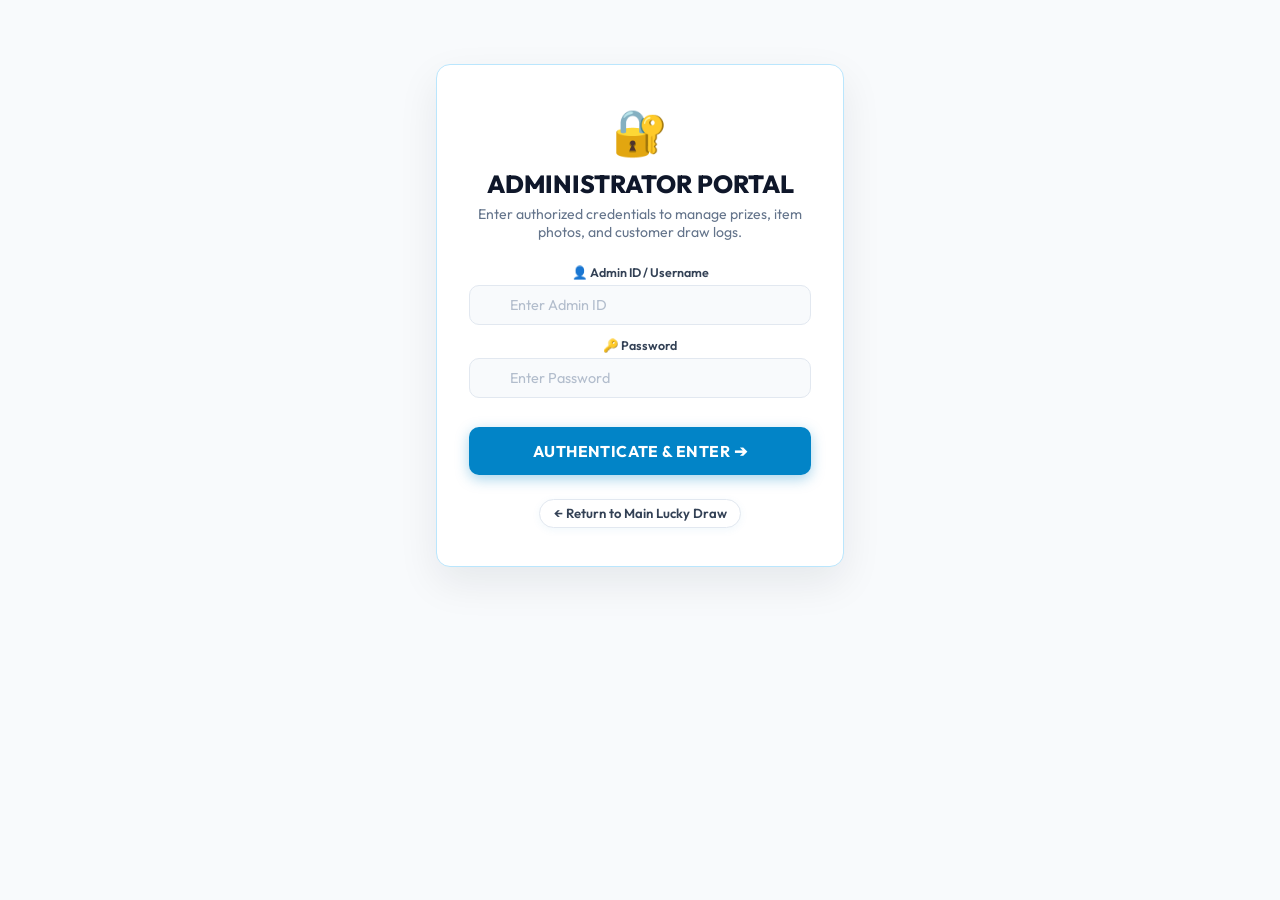
==== commit 956443d5: "updating item" ====
--- a/admin.html
+++ b/admin.html
@@ -7,7 +7,7 @@
   <link rel="preconnect" href="https://fonts.googleapis.com">
   <link rel="preconnect" href="https://fonts.gstatic.com" crossorigin>
   <link href="https://fonts.googleapis.com/css2?family=Outfit:wght@400;500;600;700;800;900&family=Rajdhani:wght@600;700&display=swap" rel="stylesheet">
-  <link rel="stylesheet" href="style.css?v=white_sky_2026_real_v2">
+  <link rel="stylesheet" href="style.css?v=smart_glass_clean_images_v4">
 </head>
 <body class="admin-body">
 
@@ -79,8 +79,8 @@
 
         <!-- SECTION A: 2 SECRET SHOWCASE PRIZES -->
         <div class="admin-section-header" style="margin-top: 1.5rem;">
-          <h3>👑 2 Secret Showcase Prizes <span style="font-size: 0.8rem; font-family: var(--font-body); color: #ff94c8; font-weight: normal;">(Never Won By Participant — Only Shown on "Show All")</span></h3>
-          <p>These two prizes are the grand showcase items. Customers CANNOT draw these. They appear inside the remaining unopened boxes when "Show All" is clicked.</p>
+          <h3>👑 4 Mega Showcase Prizes <span style="font-size: 0.8rem; font-family: var(--font-body); color: #f59e0b; font-weight: normal;">(Never Won — Only revealed on "Show All")</span></h3>
+          <p>These 4 mega prizes are display-only. Customers cannot draw them. They appear in the remaining boxes when "Show All" is clicked.</p>
         </div>
 
         <div class="admin-prize-grid" id="showcase-prizes-container">
@@ -89,8 +89,8 @@
 
         <!-- SECTION B: 7 DRAWABLE PRIZES -->
         <div class="admin-section-header" style="margin-top: 2rem;">
-          <h3>🎁 7 Standard Drawable Prizes <span style="font-size: 0.8rem; font-family: var(--font-body); color: var(--primary-gold); font-weight: normal;">(Participant Will Win 1 of These 7)</span></h3>
-          <p>When a participant chooses any box, the system strictly selects one of these 7 prizes. You can change their names and upload product photos below.</p>
+          <h3>🎁 11 Drawable Prizes <span style="font-size: 0.8rem; font-family: var(--font-body); color: var(--c-sky-primary); font-weight: normal;">(Customer wins 1 of these — use toggle to enable/disable &amp; mark as Rare)</span></h3>
+          <p>When a customer picks a box, the system picks one enabled prize using weighted random. Toggle <strong>Winnable OFF</strong> to exclude a prize. Toggle <strong>Rare ON</strong> for ~3× less chance.</p>
         </div>
 
         <div class="admin-prize-grid" id="drawable-prizes-container">
@@ -112,30 +112,138 @@
 
       </section>
 
-      <!-- TAB 2: DRAW PARTICIPANT LOGS -->
-      <section id="panel-history" class="admin-tab-panel hidden" style="margin-top: 1.5rem;">
-        <div class="admin-section-header" style="display: flex; justify-content: space-between; align-items: center;">
+      <!-- TAB 2: DRAW PARTICIPANT LOGS & REAL-TIME AUDIT -->
+      <section id="panel-history" class="admin-tab-panel hidden" style="margin-top: 1rem;">
+        
+        <!-- Header & Top Action Controls -->
+        <div class="admin-section-header history-header-flex">
           <div>
-            <h3>📋 Customer Draw Participation Records</h3>
-            <p>List of all verified customers who participated in the draw, their bill number, and what prize they won.</p>
-          </div>
-          <button id="clear-history-btn" class="pill-btn danger-outline">🗑️ Clear History Logs</button>
-        </div>
-
-        <div class="history-table-wrapper glass-panel" style="margin-top: 1rem;">
+            <h3>
+              <span>📋 Customer Draw Records</span>
+              <span class="live-sync-badge" title="Instantly updates when customer opens any gift box">
+                <span class="live-pulse-dot"></span>
+                <span>LIVE SYNC ACTIVE</span>
+              </span>
+            </h3>
+            <p>Real-time audit log of customer draws, invoice numbers, and won prizes with instant sync.</p>
+          </div>
+          <div class="history-top-actions">
+            <button id="refresh-history-btn" class="pill-btn primary-outline" title="Refresh records immediately">
+              <span class="btn-refresh-icon" id="refresh-icon">🔄</span>
+              <span>Refresh</span>
+            </button>
+            <button id="export-csv-btn" class="pill-btn" title="Download Excel / CSV spreadsheet">
+              <span>📥 Export CSV</span>
+            </button>
+            <button id="clear-history-btn" class="pill-btn danger-outline" title="Delete all history">
+              <span>🗑️ Clear History</span>
+            </button>
+          </div>
+        </div>
+
+        <!-- 4 Quick Stats Analytics Cards -->
+        <div class="admin-stats-grid">
+          <div class="stat-card">
+            <div class="stat-icon-wrap" style="background: #e0f2fe; color: #0284c7;">🎁</div>
+            <div class="stat-info">
+              <span class="stat-label">Total Draws</span>
+              <span class="stat-value" id="stat-total-draws">0</span>
+            </div>
+          </div>
+
+          <div class="stat-card">
+            <div class="stat-icon-wrap" style="background: #dcfce7; color: #16a34a;">📅</div>
+            <div class="stat-info">
+              <span class="stat-label">Today's Draws</span>
+              <span class="stat-value" id="stat-today-draws">0</span>
+            </div>
+          </div>
+
+          <div class="stat-card">
+            <div class="stat-icon-wrap" style="background: #fef3c7; color: #d97706;">💵</div>
+            <div class="stat-info">
+              <span class="stat-label">Cash Rewarded</span>
+              <span class="stat-value" id="stat-cash-total">₹0</span>
+            </div>
+          </div>
+
+          <div class="stat-card">
+            <div class="stat-icon-wrap" style="background: #f3e8ff; color: #9333ea;">🏆</div>
+            <div class="stat-info">
+              <span class="stat-label">Top Won Prize</span>
+              <span class="stat-value stat-small" id="stat-top-prize">None</span>
+            </div>
+          </div>
+        </div>
+
+        <!-- Advanced Filter & Live Search Toolbar -->
+        <div class="history-filter-toolbar">
+          <div class="filter-search-box">
+            <span class="search-icon">🔍</span>
+            <input 
+              type="text" 
+              id="history-search-input" 
+              placeholder="Search phone, bill / invoice, prize..." 
+              autocomplete="off"
+            />
+            <button id="clear-search-btn" class="clear-search-btn hidden" title="Clear search">&times;</button>
+          </div>
+
+          <div class="filter-controls-group">
+            <!-- Date Filter Preset -->
+            <div class="filter-select-wrap">
+              <span class="filter-label-icon">📅</span>
+              <select id="history-date-filter" class="filter-select">
+                <option value="all">All Dates</option>
+                <option value="today">Today</option>
+                <option value="yesterday">Yesterday</option>
+                <option value="last7">Last 7 Days</option>
+                <option value="thisMonth">This Month</option>
+                <option value="custom">Specific Date ➔</option>
+              </select>
+            </div>
+
+            <!-- Specific Date Picker -->
+            <div id="custom-date-container" class="filter-custom-date hidden">
+              <input type="date" id="history-custom-date" class="date-input" />
+            </div>
+
+            <!-- Prize Filter -->
+            <div class="filter-select-wrap">
+              <span class="filter-label-icon">🎁</span>
+              <select id="history-prize-filter" class="filter-select">
+                <option value="all">All Prizes</option>
+              </select>
+            </div>
+
+            <!-- Reset Filters Button -->
+            <button id="reset-filters-btn" class="pill-btn" style="padding: 0.45rem 0.9rem;" title="Reset all filters">
+              <span>Reset</span>
+            </button>
+          </div>
+        </div>
+
+        <!-- Results Counter & Status Bar -->
+        <div class="history-results-bar">
+          <span id="history-count-text">Showing <strong>0</strong> records</span>
+          <span id="history-sync-indicator" class="sync-tag">⚡ Live Auto-Sync Active</span>
+        </div>
+
+        <!-- Responsive Table Container -->
+        <div class="history-table-wrapper">
           <table class="admin-table">
             <thead>
               <tr>
-                <th>#</th>
-                <th>Date & Time</th>
-                <th>Mobile Number</th>
-                <th>Bill / Invoice #</th>
-                <th>Prize Won</th>
-                <th>Box Picked</th>
+                <th style="width: 50px;">#</th>
+                <th style="min-width: 150px;">Date & Time</th>
+                <th style="min-width: 140px;">Customer Mobile</th>
+                <th style="min-width: 130px;">Bill / Invoice #</th>
+                <th style="min-width: 220px;">Prize Won</th>
+                <th style="min-width: 90px;">Box Picked</th>
               </tr>
             </thead>
             <tbody id="history-table-body">
-              <!-- Rendered dynamically -->
+              <!-- Rendered dynamically by admin.js -->
             </tbody>
           </table>
         </div>
@@ -144,6 +252,6 @@
     </main>
   </div>
 
-  <script src="admin.js"></script>
+  <script src="admin.js?v=smart_glass_clean_images_v4"></script>
 </body>
 </html>
--- a/style.css
+++ b/style.css
@@ -30,7 +30,7 @@
   --shadow-sm: 0 2px 8px rgba(2, 132, 199, 0.06);
   --shadow-md: 0 8px 24px rgba(2, 132, 199, 0.08);
   --shadow-lg: 0 16px 40px rgba(15, 23, 42, 0.08);
-  --shadow-box: 0 10px 25px rgba(2, 132, 199, 0.22);
+  --shadow-box: 0 10px 25px rgba(236, 72, 153, 0.25);
 
   --font-brand: 'Outfit', 'Rajdhani', -apple-system, BlinkMacSystemFont, sans-serif;
   --font-body: 'Outfit', -apple-system, BlinkMacSystemFont, 'Segoe UI', Roboto, sans-serif;
@@ -152,7 +152,7 @@
    ================================================================= */
 .app-container {
   width: 100%;
-  max-width: 960px;
+  max-width: 1220px;
   margin: 0 auto;
   padding: 1.2rem 1.2rem;
   flex: 1;
@@ -181,11 +181,152 @@
 /* =================================================================
    STEP 1: LOGIN / BILL VERIFICATION VIEW
    ================================================================= */
+#login-view {
+  position: relative;
+  width: 100%;
+}
+
+/* Stage Area strictly framing login card and its side empty spaces (ABOVE ribbon) */
+.login-hero-stage {
+  position: relative;
+  width: 100%;
+  display: flex;
+  justify-content: center;
+  align-items: center;
+  padding: 1rem 0 1.6rem;
+  overflow: visible;
+}
+
+/* Scattered Floating Decorative Gift Boxes in Empty Space (Strictly Above Ribbon) */
+.scattered-gifts-layer {
+  position: absolute;
+  top: 0;
+  left: 0;
+  right: 0;
+  bottom: 0;
+  pointer-events: none;
+  user-select: none;
+  z-index: 1;
+  overflow: visible;
+}
+
+.scatter-gift {
+  position: absolute;
+  display: inline-flex;
+  align-items: center;
+  justify-content: center;
+  filter: drop-shadow(0 8px 18px rgba(185, 28, 28, 0.28));
+  opacity: 0.85;
+  will-change: transform;
+}
+
+/* Positioned cleanly in the left and right empty wings only - ZERO overlap on ribbon */
+.scatter-g1 {
+  top: 6%;
+  left: 6%;
+  font-size: 3.5rem;
+  --rot: -15deg;
+  animation: floatGiftA 5.5s ease-in-out infinite;
+}
+
+.scatter-g2 {
+  top: 48%;
+  left: 12%;
+  font-size: 2.4rem;
+  --rot: 14deg;
+  animation: floatGiftB 6.8s ease-in-out infinite;
+  opacity: 0.78;
+}
+
+.scatter-g3 {
+  bottom: 6%;
+  left: 7%;
+  font-size: 2.8rem;
+  --rot: -10deg;
+  animation: floatGiftA 6.2s ease-in-out infinite;
+}
+
+.scatter-g4 {
+  top: 8%;
+  right: 6%;
+  font-size: 3.4rem;
+  --rot: 18deg;
+  animation: floatGiftB 5.8s ease-in-out infinite;
+}
+
+.scatter-g5 {
+  top: 46%;
+  right: 11%;
+  font-size: 2.5rem;
+  --rot: -16deg;
+  animation: floatGiftA 7s ease-in-out infinite;
+  opacity: 0.78;
+}
+
+.scatter-g6 {
+  bottom: 8%;
+  right: 7%;
+  font-size: 2.9rem;
+  --rot: 12deg;
+  animation: floatGiftB 6.4s ease-in-out infinite;
+}
+
+.scatter-g7 {
+  top: 22%;
+  left: 23%;
+  font-size: 1.6rem;
+  color: #f59e0b;
+  --rot: 12deg;
+  animation: floatSparkle 3.6s ease-in-out infinite;
+  opacity: 0.7;
+}
+
+.scatter-g8 {
+  top: 20%;
+  right: 22%;
+  font-size: 1.6rem;
+  color: #f59e0b;
+  --rot: -14deg;
+  animation: floatSparkle 4s ease-in-out infinite 0.6s;
+  opacity: 0.7;
+}
+
+@keyframes floatGiftA {
+  0%, 100% {
+    transform: translateY(0) rotate(var(--rot, 0deg));
+  }
+  50% {
+    transform: translateY(-16px) rotate(calc(var(--rot, 0deg) + 6deg));
+  }
+}
+
+@keyframes floatGiftB {
+  0%, 100% {
+    transform: translateY(0) rotate(var(--rot, 0deg));
+  }
+  50% {
+    transform: translateY(16px) rotate(calc(var(--rot, 0deg) - 6deg));
+  }
+}
+
+@keyframes floatSparkle {
+  0%, 100% {
+    transform: scale(0.9) rotate(var(--rot, 0deg));
+    opacity: 0.45;
+  }
+  50% {
+    transform: scale(1.3) rotate(calc(var(--rot, 0deg) + 12deg));
+    opacity: 0.9;
+  }
+}
+
 .login-card {
+  position: relative;
+  z-index: 2;
   width: 100%;
-  max-width: 440px;
+  max-width: 390px;
   margin: 0 auto;
-  padding: 2.2rem 2rem;
+  padding: 1.5rem 1.6rem;
   background: var(--c-surface-card);
   border: 1px solid var(--c-sky-border);
   border-radius: var(--radius-lg);
@@ -194,22 +335,22 @@
 }
 
 .login-header {
-  margin-bottom: 1.6rem;
+  margin-bottom: 1.1rem;
 }
 
 .login-title {
   font-family: var(--font-brand);
-  font-size: 1.65rem;
+  font-size: 1.4rem;
   font-weight: 800;
   color: var(--text-main);
   letter-spacing: 0.3px;
-  margin-bottom: 0.35rem;
+  margin-bottom: 0.25rem;
 }
 
 .login-subtitle {
   color: var(--text-muted);
-  font-size: 0.88rem;
-  line-height: 1.45;
+  font-size: 0.82rem;
+  line-height: 1.4;
 }
 
 #lucky-login-form {
@@ -217,15 +358,15 @@
 }
 
 .input-group {
-  margin-bottom: 1.15rem;
+  margin-bottom: 0.85rem;
 }
 
 .input-group label {
   display: block;
-  font-size: 0.82rem;
+  font-size: 0.78rem;
   font-weight: 600;
   color: var(--text-body);
-  margin-bottom: 0.4rem;
+  margin-bottom: 0.3rem;
 }
 
 .input-wrapper {
@@ -244,13 +385,13 @@
 
 .input-wrapper input {
   width: 100%;
-  padding: 0.78rem 1rem 0.78rem 2.5rem;
+  padding: 0.62rem 1rem 0.62rem 2.5rem;
   background: #f8fafc;
   border: 1.5px solid var(--border-light);
   border-radius: var(--radius-md);
   color: var(--text-main);
   font-family: var(--font-body);
-  font-size: 0.95rem;
+  font-size: 0.9rem;
   outline: none;
   transition: all 0.2s ease;
 }
@@ -315,25 +456,27 @@
    LOGIN SCREEN: FULL-WIDTH SCREEN-FITTING SCROLLING MARQUEE RIBBON
    ================================================================= */
 .login-prizes-ribbon {
+  position: relative;
+  z-index: 10;
   width: 100vw;
   margin-left: calc(-50vw + 50%);
   margin-right: calc(-50vw + 50%);
-  margin-top: 2.2rem;
-  background: #f0f7ff;
-  border-top: 1px solid var(--c-sky-border);
-  border-bottom: 1px solid var(--c-sky-border);
-  padding: 0.9rem 0 1.1rem;
+  margin-top: 1.6rem;
+  background: linear-gradient(180deg, #e8f5ff 0%, #f0f8ff 100%);
+  border-top: 2px solid var(--c-sky-border);
+  border-bottom: 2px solid var(--c-sky-border);
+  padding: 1.1rem 0 1.3rem;
   overflow: hidden;
 }
 
 .ribbon-header-label {
   text-align: center;
-  font-size: 0.74rem;
+  font-size: 0.78rem;
   font-weight: 800;
-  letter-spacing: 1.5px;
+  letter-spacing: 1.8px;
   text-transform: uppercase;
   color: var(--c-sky-hover);
-  margin-bottom: 0.8rem;
+  margin-bottom: 1rem;
 }
 
 .ribbon-disclaimer-note {
@@ -341,7 +484,7 @@
   font-size: 0.72rem;
   font-weight: 500;
   color: var(--text-muted);
-  margin-top: 0.65rem;
+  margin-top: 0.8rem;
   letter-spacing: 0.2px;
 }
 
@@ -349,19 +492,17 @@
   width: 100%;
   overflow: hidden;
   position: relative;
-  mask-image: linear-gradient(90deg, transparent, #000 4%, #000 96%, transparent);
-  -webkit-mask-image: linear-gradient(90deg, transparent, #000 4%, #000 96%, transparent);
+  mask-image: linear-gradient(90deg, transparent, #000 3%, #000 97%, transparent);
+  -webkit-mask-image: linear-gradient(90deg, transparent, #000 3%, #000 97%, transparent);
 }
 
 .marquee-scroll-track {
   display: flex;
-  gap: 1rem;
+  gap: 1.2rem;
   width: max-content;
-  animation: scrollRightToLeft 42s linear infinite;
-}
-
-.marquee-scroll-track:hover {
-  animation-play-state: paused;
+  padding: 10px 0 6px;
+  animation: scrollRightToLeft 38s linear infinite;
+  /* Continuously moves without stopping even on hover */
 }
 
 @keyframes scrollRightToLeft {
@@ -374,32 +515,90 @@
 }
 
 .marquee-card {
-  display: flex;
-  align-items: center;
-  gap: 0.8rem;
+  position: relative;
+  display: flex;
+  flex-direction: column;
+  align-items: center;
+  gap: 0.65rem;
   background: #ffffff;
-  border: 1px solid #e0f2fe;
-  border-radius: var(--radius-md);
-  padding: 0.5rem 0.95rem;
+  border: 1.5px solid #bae6fd;
+  border-radius: 12px;
+  padding: 1rem 1.1rem 0.85rem;
   flex-shrink: 0;
-  box-shadow: 0 2px 8px rgba(2, 132, 199, 0.06);
-  transition: border-color 0.2s ease, transform 0.2s ease;
+  min-width: 140px;
+  box-shadow: 0 4px 16px rgba(2, 132, 199, 0.1);
+  transition: border-color 0.2s ease, transform 0.2s ease, box-shadow 0.2s ease;
 }
 
 .marquee-card:hover {
   border-color: var(--c-sky-primary);
-  transform: translateY(-2px);
+  transform: translateY(-4px);
+  box-shadow: 0 8px 24px rgba(2, 132, 199, 0.18);
+}
+
+/* Eye-Catching Showcase Trap Card - Always Prominent on the Moving Ribbon */
+.marquee-card.showcase-trap {
+  background: linear-gradient(180deg, #ffffff 0%, #f0f9ff 100%);
+  border: 2px solid #0284c7;
+  box-shadow: 0 6px 20px rgba(2, 132, 199, 0.22), 0 0 14px rgba(56, 189, 248, 0.28);
+  transform: scale(1.03);
+}
+
+.marquee-card.showcase-trap:hover {
+  transform: translateY(-4px) scale(1.06);
+  border-color: #0369a1;
+  box-shadow: 0 10px 28px rgba(2, 132, 199, 0.35);
+}
+
+.marquee-trap-badge {
+  position: absolute;
+  top: -9px;
+  left: 50%;
+  transform: translateX(-50%);
+  background: linear-gradient(135deg, #f59e0b 0%, #ea580c 100%);
+  color: #ffffff;
+  font-size: 0.62rem;
+  font-weight: 800;
+  letter-spacing: 0.6px;
+  text-transform: uppercase;
+  padding: 2px 9px;
+  border-radius: var(--radius-pill);
+  box-shadow: 0 2px 6px rgba(234, 88, 12, 0.4);
+  white-space: nowrap;
+  border: 1px solid rgba(255, 255, 255, 0.7);
+  z-index: 2;
+}
+
+.marquee-card.showcase-trap .marquee-card-img-wrap {
+  background: linear-gradient(135deg, #e0f2fe 0%, #ffffff 100%);
+  border: 1.5px solid #7dd3fc;
+  box-shadow: inset 0 2px 6px rgba(2, 132, 199, 0.12);
+}
+
+.marquee-card.showcase-trap .marquee-card-img {
+  filter: drop-shadow(0 4px 8px rgba(2, 132, 199, 0.22));
+}
+
+.marquee-card.showcase-trap .marquee-card-name {
+  color: #0369a1;
+  font-weight: 800;
+}
+
+.marquee-card.showcase-trap .marquee-card-sub {
+  color: #d97706;
+  font-weight: 800;
+  letter-spacing: 0.3px;
 }
 
 .marquee-card-img-wrap {
-  width: 48px;
-  height: 48px;
+  width: 96px;
+  height: 96px;
   display: flex;
   align-items: center;
   justify-content: center;
-  background: #f8fafc;
-  border-radius: var(--radius-sm);
-  border: 1px solid #e2e8f0;
+  background: #f0f8ff;
+  border-radius: 10px;
+  border: 1.5px solid #e0f2fe;
   overflow: hidden;
   flex-shrink: 0;
 }
@@ -408,27 +607,30 @@
   width: 100%;
   height: 100%;
   object-fit: contain;
+  padding: 6px;
 }
 
 .marquee-card-icon {
-  font-size: 1.4rem;
+  font-size: 2.6rem;
 }
 
 .marquee-card-info {
   display: flex;
   flex-direction: column;
-  gap: 2px;
+  align-items: center;
+  gap: 3px;
+  text-align: center;
 }
 
 .marquee-card-name {
-  font-size: 0.86rem;
+  font-size: 0.9rem;
   font-weight: 700;
   color: var(--text-main);
   white-space: nowrap;
 }
 
 .marquee-card-sub {
-  font-size: 0.7rem;
+  font-size: 0.72rem;
   color: var(--c-sky-hover);
   font-weight: 600;
 }
@@ -530,7 +732,7 @@
 .boxes-stage-viewport {
   position: relative;
   width: 100%;
-  max-width: 800px;
+  max-width: 1280px;
   display: flex;
   align-items: center;
   justify-content: center;
@@ -540,19 +742,20 @@
 
 .boxes-grid {
   display: grid;
-  grid-template-columns: repeat(3, 1fr);
-  gap: 1.1rem;
+  grid-template-columns: repeat(5, 1fr);
+  gap: 0.95rem;
   width: 100%;
+  max-width: 1280px;
   perspective: 1200px;
   transform-origin: center center;
   transition: transform 0.8s cubic-bezier(0.16, 1, 0.3, 1);
   will-change: transform;
 }
 
-/* Individual Box - Generous & High Quality */
+/* Individual Box - Generous & High Quality (Enlarged) */
 .gift-box-item {
   position: relative;
-  height: 175px;
+  height: 178px;
   cursor: pointer;
   user-select: none;
   transform-style: preserve-3d;
@@ -599,9 +802,11 @@
   100% { transform: scale(1.02) translateY(-2px); }
 }
 
-/* Front Face: Vibrant Sky Blue with Pure White Silk Ribbons */
+/* Both Card Faces - Perfectly Pinned In 3D Space (Zero Layout Offset) */
 .box-face {
   position: absolute;
+  top: 0;
+  left: 0;
   width: 100%;
   height: 100%;
   backface-visibility: hidden;
@@ -612,76 +817,281 @@
   align-items: center;
   justify-content: center;
   overflow: hidden;
-}
-
+  box-sizing: border-box;
+}
+
+/* ============================================================
+   REAL 3D GIFT BOX FRONT FACE — Red box + Gold ribbon + Puffy bow
+   ============================================================ */
+
+/* BOX BODY: Deep red with 3D shading — left face darker, right face medium */
 .box-front {
-  background: linear-gradient(135deg, #0ea5e9 0%, #0284c7 60%, #0369a1 100%);
-  border: 2px solid #7dd3fc;
-  box-shadow: var(--shadow-box);
-  transition: box-shadow 0.2s ease, transform 0.2s ease;
-}
-
-.gift-box-item.can-pick:hover .box-front {
-  box-shadow: 0 14px 30px rgba(2, 132, 199, 0.35);
-}
-
-/* Pure White Silk Cross-Ribbons */
+  background:
+    /* Right-side shading panel */
+    linear-gradient(270deg, rgba(120,10,30,0.55) 0%, transparent 38%),
+    /* Bottom shadow depth */
+    linear-gradient(0deg, rgba(100,5,20,0.45) 0%, transparent 35%),
+    /* Main body color */
+    linear-gradient(160deg, #e8324a 0%, #c8192e 45%, #a8111f 100%);
+  border: none;
+  border-radius: var(--radius-lg);
+  box-shadow:
+    0 10px 30px rgba(160, 20, 40, 0.55),
+    0 4px 10px rgba(0,0,0,0.25),
+    inset 0 1px 0 rgba(255,255,255,0.15);
+  overflow: visible;
+  transition: box-shadow 0.25s ease, transform 0.25s ease;
+  /* Needed so ::before lid sits on top */
+  position: absolute;
+  top: 0; left: 0; width: 100%; height: 100%;
+}
+
+/* LID: Slightly brighter red, sits above the body seam line */
+.box-front::before {
+  content: '';
+  position: absolute;
+  top: 0;
+  left: -3px;
+  right: -3px;
+  height: 36%;
+  background:
+    linear-gradient(270deg, rgba(120,10,30,0.4) 0%, transparent 40%),
+    linear-gradient(160deg, #f04060 0%, #d42035 55%, #b81525 100%);
+  border-radius: var(--radius-lg) var(--radius-lg) 0 0;
+  border-bottom: 3px solid rgba(80, 5, 15, 0.6);
+  box-shadow:
+    0 6px 14px rgba(0,0,0,0.35),
+    inset 0 2px 0 rgba(255,255,255,0.22);
+  z-index: 2;
+  pointer-events: none;
+}
+
+/* GOLD VERTICAL RIBBON — runs full height */
 .ribbon-vertical {
   position: absolute;
   top: 0;
   bottom: 0;
-  width: 22px;
-  background: #ffffff;
-  box-shadow: 0 0 6px rgba(0, 0, 0, 0.12);
-  z-index: 1;
-}
-
+  left: 50%;
+  transform: translateX(-50%);
+  width: 20px;
+  background: linear-gradient(90deg,
+    #b8872a 0%,
+    #f0c050 18%,
+    #fde68a 38%,
+    #f5c842 55%,
+    #d4a020 78%,
+    #b07818 100%
+  );
+  box-shadow:
+    0 0 10px rgba(212,160,32,0.5),
+    inset 0 1px 0 rgba(255,255,255,0.4);
+  z-index: 3;
+  pointer-events: none;
+}
+
+/* GOLD HORIZONTAL RIBBON — runs full width */
 .ribbon-horizontal {
   position: absolute;
   left: 0;
   right: 0;
+  top: 36%;   /* aligned to the lid seam */
+  transform: translateY(-50%);
+  height: 20px;
+  background: linear-gradient(180deg,
+    #b8872a 0%,
+    #f0c050 18%,
+    #fde68a 38%,
+    #f5c842 55%,
+    #d4a020 78%,
+    #b07818 100%
+  );
+  box-shadow:
+    0 3px 10px rgba(0,0,0,0.28),
+    inset 0 1px 0 rgba(255,255,255,0.4);
+  z-index: 4;
+  pointer-events: none;
+}
+
+/* Remove the old ::after small tie strip — bow takes over */
+.box-front::after {
+  display: none;
+}
+
+/* ============================================================
+   PUFFY GOLD BOW — center knot circle + 4 petal loops
+   ============================================================ */
+
+/* Center knot of the bow */
+.gift-bow-badge {
+  position: absolute;
+  top: calc(36% - 22px); /* sits right on the lid/body seam */
+  left: 50%;
+  transform: translateX(-50%);
+  z-index: 8;
+  width: 22px;
   height: 22px;
-  background: #ffffff;
-  box-shadow: 0 0 6px rgba(0, 0, 0, 0.12);
-  z-index: 1;
-}
-
-/* White Center Bow Badge with Sky Blue Number */
-.gift-bow-badge {
-  position: relative;
-  z-index: 3;
-  width: 42px;
-  height: 42px;
   border-radius: 50%;
-  background: #ffffff;
+  background: radial-gradient(circle at 38% 35%,
+    #fff9c4 0%,
+    #f5c842 35%,
+    #c88a18 70%,
+    #a06010 100%
+  );
+  border: 1.5px solid #a06010;
+  box-shadow:
+    0 2px 8px rgba(0,0,0,0.4),
+    inset 0 2px 3px rgba(255,255,220,0.7);
   display: flex;
   align-items: center;
   justify-content: center;
-  font-family: var(--font-brand);
-  font-weight: 900;
-  font-size: 1.25rem;
-  color: var(--c-sky-primary);
-  border: 2px solid #e0f2fe;
-  box-shadow: 0 4px 12px rgba(2, 132, 199, 0.25);
-}
-
+  font-size: 0;
+  color: transparent;
+  transition: transform 0.25s cubic-bezier(0.16, 1, 0.3, 1);
+}
+
+/* BOW LOOP — Top-Left */
+.gift-bow-badge::before {
+  content: '';
+  position: absolute;
+  top: -26px;
+  left: -26px;
+  width: 30px;
+  height: 22px;
+  background: linear-gradient(135deg,
+    #fff0a0 0%,
+    #f5c842 30%,
+    #d4a020 65%,
+    #b07818 100%
+  );
+  border-radius: 50% 60% 10% 60%;
+  transform: rotate(-42deg);
+  transform-origin: bottom right;
+  box-shadow:
+    -2px -2px 6px rgba(0,0,0,0.22),
+    inset 0 2px 4px rgba(255,240,160,0.6);
+  border: 1px solid #a06010;
+  z-index: -1;
+  pointer-events: none;
+  transition: transform 0.25s ease;
+}
+
+/* BOW LOOP — Top-Right */
+.gift-bow-badge::after {
+  content: '';
+  position: absolute;
+  top: -26px;
+  right: -26px;
+  width: 30px;
+  height: 22px;
+  background: linear-gradient(225deg,
+    #fff0a0 0%,
+    #f5c842 30%,
+    #d4a020 65%,
+    #b07818 100%
+  );
+  border-radius: 60% 50% 60% 10%;
+  transform: rotate(42deg);
+  transform-origin: bottom left;
+  box-shadow:
+    2px -2px 6px rgba(0,0,0,0.22),
+    inset 0 2px 4px rgba(255,240,160,0.6);
+  border: 1px solid #a06010;
+  z-index: -1;
+  pointer-events: none;
+  transition: transform 0.25s ease;
+  display: block;
+}
+
+/* TWO EXTRA BOW LOOPS (bottom-left & bottom-right) via sibling pseudo on ribbon */
+.ribbon-vertical::before {
+  content: '';
+  position: absolute;
+  top: calc(36% - 36px);
+  left: 50%;
+  transform: translateX(-50%) translateX(-22px) rotate(42deg);
+  transform-origin: bottom right;
+  width: 26px;
+  height: 18px;
+  background: linear-gradient(315deg,
+    #fff0a0 0%,
+    #f5c842 30%,
+    #d4a020 65%,
+    #b07818 100%
+  );
+  border-radius: 50% 10% 60% 60%;
+  box-shadow: 2px 2px 5px rgba(0,0,0,0.2), inset 0 -2px 3px rgba(255,240,160,0.5);
+  border: 1px solid #a06010;
+  z-index: 6;
+  pointer-events: none;
+}
+.ribbon-vertical::after {
+  content: '';
+  position: absolute;
+  top: calc(36% - 36px);
+  left: 50%;
+  transform: translateX(-50%) translateX(22px) rotate(-42deg);
+  transform-origin: bottom left;
+  width: 26px;
+  height: 18px;
+  background: linear-gradient(45deg,
+    #fff0a0 0%,
+    #f5c842 30%,
+    #d4a020 65%,
+    #b07818 100%
+  );
+  border-radius: 10% 50% 60% 60%;
+  box-shadow: -2px 2px 5px rgba(0,0,0,0.2), inset 0 -2px 3px rgba(255,240,160,0.5);
+  border: 1px solid #a06010;
+  z-index: 6;
+  pointer-events: none;
+}
+
+/* Hover: bow bounces up */
+.gift-box-item.can-pick:hover .gift-bow-badge {
+  transform: translateX(-50%) translateY(-3px) scale(1.08);
+}
+.gift-box-item.can-pick:hover .gift-bow-badge::before {
+  transform: rotate(-48deg) scale(1.06);
+}
+.gift-box-item.can-pick:hover .gift-bow-badge::after {
+  transform: rotate(48deg) scale(1.06);
+}
+
+/* Hover glow on box */
+.gift-box-item.can-pick:hover .box-front {
+  box-shadow:
+    0 18px 45px rgba(160, 20, 40, 0.7),
+    0 6px 16px rgba(0,0,0,0.3),
+    inset 0 1px 0 rgba(255,255,255,0.2);
+}
+
+/* BOX NUMBER TAG — bottom center label */
 .box-label-text {
   position: absolute;
   bottom: 10px;
-  z-index: 3;
-  font-size: 0.72rem;
+  left: 50%;
+  transform: translateX(-50%);
+  z-index: 9;
+  font-size: 0.7rem;
   font-weight: 800;
   letter-spacing: 0.8px;
   text-transform: uppercase;
-  color: #0369a1;
-  background: #ffffff;
-  padding: 2px 10px;
+  color: #7c0010;
+  background: linear-gradient(135deg, #fff9c4 0%, #fde68a 100%);
+  padding: 3px 12px;
   border-radius: var(--radius-pill);
-  box-shadow: 0 2px 6px rgba(0, 0, 0, 0.1);
+  box-shadow: 0 3px 8px rgba(0,0,0,0.25);
+  border: 1px solid #d4a020;
+  white-space: nowrap;
 }
 
 /* Back Face: Revealed Prize (Pure White Interior + Contained Display - Zero Overflow) */
 .box-back {
+  position: absolute;
+  top: 0;
+  left: 0;
+  width: 100%;
+  height: 100%;
   background: #ffffff;
   border: 2px solid #bae6fd;
   transform: rotateY(180deg);
@@ -768,7 +1178,7 @@
   justify-content: center;
   flex: 1;
   min-height: 0;
-  height: 98px;
+  height: 120px;
   width: 100%;
   margin: 3px 0;
   background: #f8fafc;
@@ -778,7 +1188,7 @@
 }
 
 .box-prize-img {
-  max-height: 92px;
+  max-height: 112px;
   max-width: 92%;
   width: auto;
   height: auto;
@@ -821,7 +1231,8 @@
    ================================================================= */
 .below-gift-action-dock {
   position: absolute;
-  bottom: -28px;
+  top: calc(50% + 158px);
+  bottom: auto;
   left: 50%;
   transform: translateX(-50%);
   z-index: 100;
@@ -1109,24 +1520,30 @@
 /* Standard Laptops (e.g. 1366x768, 1280x800) */
 @media (max-height: 800px) and (min-width: 601px) {
   .app-container {
-    padding: 0.6rem 1rem;
+    padding: 0.5rem 1rem;
     min-height: calc(100vh - 84px);
   }
+  .boxes-stage-viewport {
+    max-width: 1240px;
+  }
   .boxes-grid {
-    gap: 0.9rem;
-    max-width: 760px;
+    gap: 0.8rem;
+    max-width: 1240px;
   }
   .gift-box-item {
-    height: 155px;
+    height: 162px;
   }
   .prize-media-container {
-    height: 84px;
+    height: 110px;
   }
   .box-prize-img {
-    max-height: 78px;
+    max-height: 102px;
   }
   .prize-title-display {
-    font-size: 0.86rem;
+    font-size: 0.88rem;
+  }
+  .below-gift-action-dock {
+    top: calc(50% + 145px);
   }
 }
 
@@ -1139,19 +1556,19 @@
     height: 28px;
   }
   .boxes-grid {
-    gap: 0.85rem;
+    gap: 0.5rem;
   }
   .gift-box-item {
-    height: 145px;
+    height: 110px;
   }
   .prize-media-container {
-    height: 76px;
+    height: 60px;
   }
   .box-prize-img {
-    max-height: 70px;
+    max-height: 56px;
   }
   .prize-title-display {
-    font-size: 0.82rem;
+    font-size: 0.72rem;
   }
   .footer-container {
     flex-direction: column;
@@ -1180,6 +1597,15 @@
   .login-card {
     padding: 1.5rem 1.1rem;
   }
+  .scatter-g1, .scatter-g4 {
+    font-size: 2.2rem;
+  }
+  .scatter-g3, .scatter-g6 {
+    font-size: 2rem;
+  }
+  .scatter-g2, .scatter-g5, .scatter-g7, .scatter-g8, .scatter-g9, .scatter-g10 {
+    display: none;
+  }
   .login-title {
     font-size: 1.35rem;
   }
@@ -1201,40 +1627,61 @@
     font-size: 0.82rem;
   }
   .boxes-grid {
-    gap: 0.6rem;
+    gap: 0.38rem;
   }
   .gift-box-item {
-    height: 125px;
+    height: 94px;
+  }
+  .box-front::before {
+    height: 24px;
+  }
+  .box-front::after {
+    width: 18px;
+    height: 3px;
   }
   .ribbon-vertical {
-    width: 14px;
+    width: 11px;
   }
   .ribbon-horizontal {
-    height: 14px;
+    height: 11px;
   }
   .gift-bow-badge {
-    width: 32px;
-    height: 32px;
-    font-size: 1rem;
+    width: 18px;
+    height: 18px;
+  }
+  .gift-bow-badge::before {
+    top: -7px;
+    left: -10px;
+    width: 13px;
+    height: 9px;
+  }
+  .gift-bow-badge::after {
+    top: -7px;
+    right: -10px;
+    width: 13px;
+    height: 9px;
   }
   .box-label-text {
+    font-size: 0.52rem;
+    bottom: 3px;
+    padding: 1px 4px;
+  }
+  .box-num-pill, .box-state-tag {
+    font-size: 0.48rem;
+    padding: 1px 4px;
+  }
+  .prize-media-container {
+    height: 44px;
+    margin: 1px 0;
+  }
+  .box-prize-img {
+    max-height: 40px;
+  }
+  .prize-title-display {
     font-size: 0.62rem;
-    bottom: 5px;
-    padding: 1px 6px;
-  }
-  .box-num-pill, .box-state-tag {
-    font-size: 0.58rem;
-    padding: 1px 5px;
-  }
-  .prize-media-container {
-    height: 58px;
-    margin: 2px 0;
-  }
-  .box-prize-img {
-    max-height: 54px;
-  }
-  .prize-title-display {
-    font-size: 0.74rem;
+  }
+  .below-gift-action-dock {
+    top: calc(50% + 90px);
   }
   .below-gift-btn {
     padding: 0.75rem 1.5rem;
@@ -1399,6 +1846,39 @@
 .admin-prize-card.showcase-card {
   background: #f0f9ff;
   border-color: var(--c-sky-border);
+}
+
+/* Prize Title Input Field (Where Admin Writes Prize Name) */
+.admin-input-text {
+  width: 100%;
+  box-sizing: border-box;
+  padding: 0.7rem 0.9rem;
+  background: #ffffff;
+  border: 1.5px solid var(--border-light);
+  border-radius: var(--radius-sm);
+  color: var(--text-main);
+  font-family: var(--font-body);
+  font-size: 0.95rem;
+  font-weight: 700;
+  outline: none;
+  transition: all 0.2s ease;
+  margin-top: 0.35rem;
+  box-shadow: 0 1px 3px rgba(0, 0, 0, 0.04);
+}
+
+.admin-input-text:hover {
+  border-color: #cbd5e1;
+}
+
+.admin-input-text:focus {
+  border-color: var(--c-sky-primary);
+  background: #ffffff;
+  box-shadow: 0 0 0 3px rgba(2, 132, 199, 0.16);
+}
+
+.admin-input-text::placeholder {
+  color: rgba(148, 163, 184, 0.7);
+  font-weight: 500;
 }
 
 .admin-prize-header {
@@ -1554,3 +2034,301 @@
 .admin-table tr:hover td {
   background: var(--c-sky-pale);
 }
+
+/* =================================================================
+   ADMIN HISTORY LOGS: LIVE STATS, FILTERS, REAL-TIME HIGHLIGHTS
+   ================================================================= */
+.history-header-flex {
+  display: flex;
+  justify-content: space-between;
+  align-items: flex-start;
+  flex-wrap: wrap;
+  gap: 1rem;
+}
+
+.history-top-actions {
+  display: flex;
+  align-items: center;
+  gap: 0.55rem;
+  flex-wrap: wrap;
+}
+
+.live-sync-badge {
+  display: inline-flex;
+  align-items: center;
+  gap: 0.35rem;
+  padding: 2px 8px;
+  background: #ecfdf5;
+  border: 1px solid #a7f3d0;
+  border-radius: var(--radius-pill);
+  font-size: 0.68rem;
+  font-weight: 800;
+  color: #059669;
+  letter-spacing: 0.5px;
+  margin-left: 0.5rem;
+  vertical-align: middle;
+}
+
+.live-pulse-dot {
+  width: 7px;
+  height: 7px;
+  border-radius: 50%;
+  background-color: #10b981;
+  animation: pulseGreen 1.4s infinite;
+}
+
+@keyframes pulseGreen {
+  0%, 100% { transform: scale(0.9); opacity: 0.4; }
+  50% { transform: scale(1.3); opacity: 1; }
+}
+
+.btn-refresh-icon {
+  display: inline-block;
+  transition: transform 0.4s ease;
+}
+
+.btn-refresh-icon.spinning {
+  animation: spinIcon 0.65s linear infinite;
+}
+
+@keyframes spinIcon {
+  0% { transform: rotate(0deg); }
+  100% { transform: rotate(360deg); }
+}
+
+/* 4 Quick Analytics Stats Cards */
+.admin-stats-grid {
+  display: grid;
+  grid-template-columns: repeat(4, 1fr);
+  gap: 1rem;
+  margin: 1.1rem 0;
+}
+
+.stat-card {
+  background: #ffffff;
+  border: 1px solid var(--border-light);
+  border-radius: var(--radius-md);
+  padding: 0.9rem 1.1rem;
+  display: flex;
+  align-items: center;
+  gap: 0.9rem;
+  box-shadow: 0 1px 3px rgba(0, 0, 0, 0.04);
+  transition: transform 0.2s ease, border-color 0.2s ease;
+}
+
+.stat-card:hover {
+  transform: translateY(-2px);
+  border-color: var(--c-sky-border);
+}
+
+.stat-icon-wrap {
+  width: 44px;
+  height: 44px;
+  border-radius: var(--radius-sm);
+  display: flex;
+  align-items: center;
+  justify-content: center;
+  font-size: 1.35rem;
+  flex-shrink: 0;
+}
+
+.stat-info {
+  display: flex;
+  flex-direction: column;
+  min-width: 0;
+}
+
+.stat-label {
+  font-size: 0.74rem;
+  font-weight: 700;
+  text-transform: uppercase;
+  letter-spacing: 0.5px;
+  color: var(--text-muted);
+}
+
+.stat-value {
+  font-family: var(--font-brand);
+  font-size: 1.45rem;
+  font-weight: 800;
+  color: var(--text-main);
+  line-height: 1.2;
+}
+
+.stat-value.stat-small {
+  font-size: 1rem;
+  white-space: nowrap;
+  overflow: hidden;
+  text-overflow: ellipsis;
+}
+
+/* Filter & Search Toolbar */
+.history-filter-toolbar {
+  background: #ffffff;
+  border: 1px solid var(--border-light);
+  border-radius: var(--radius-md);
+  padding: 0.75rem 1rem;
+  display: flex;
+  flex-wrap: wrap;
+  align-items: center;
+  justify-content: space-between;
+  gap: 0.75rem;
+  margin-bottom: 0.6rem;
+  box-shadow: 0 1px 4px rgba(0, 0, 0, 0.03);
+}
+
+.filter-search-box {
+  display: flex;
+  align-items: center;
+  background: #f8fafc;
+  border: 1px solid var(--border-light);
+  border-radius: var(--radius-pill);
+  padding: 0.35rem 0.85rem;
+  min-width: 280px;
+  flex: 1;
+  max-width: 380px;
+  position: relative;
+  transition: border-color 0.2s ease, background 0.2s ease;
+}
+
+.filter-search-box:focus-within {
+  background: #ffffff;
+  border-color: var(--c-sky-primary);
+  box-shadow: 0 0 0 3px rgba(2, 132, 199, 0.12);
+}
+
+.filter-search-box .search-icon {
+  font-size: 0.9rem;
+  color: var(--text-muted);
+  margin-right: 0.4rem;
+}
+
+.filter-search-box input {
+  border: none;
+  background: transparent;
+  outline: none;
+  font-size: 0.85rem;
+  color: var(--text-main);
+  width: 100%;
+}
+
+.clear-search-btn {
+  background: none;
+  border: none;
+  font-size: 1.1rem;
+  line-height: 1;
+  color: var(--text-muted);
+  cursor: pointer;
+  padding: 0 0.2rem;
+}
+
+.filter-controls-group {
+  display: flex;
+  align-items: center;
+  flex-wrap: wrap;
+  gap: 0.5rem;
+}
+
+.filter-select-wrap {
+  display: inline-flex;
+  align-items: center;
+  background: #f8fafc;
+  border: 1px solid var(--border-light);
+  border-radius: var(--radius-sm);
+  padding: 0.15rem 0.55rem;
+  gap: 0.35rem;
+}
+
+.filter-label-icon {
+  font-size: 0.85rem;
+}
+
+.filter-select {
+  border: none;
+  background: transparent;
+  font-size: 0.82rem;
+  font-weight: 600;
+  color: var(--text-main);
+  outline: none;
+  cursor: pointer;
+  padding: 0.25rem 0.2rem;
+}
+
+.filter-custom-date .date-input {
+  border: 1px solid var(--c-sky-border);
+  background: #ffffff;
+  border-radius: var(--radius-sm);
+  padding: 0.35rem 0.6rem;
+  font-size: 0.82rem;
+  color: var(--text-main);
+  outline: none;
+}
+
+.history-results-bar {
+  display: flex;
+  justify-content: space-between;
+  align-items: center;
+  padding: 0.25rem 0.5rem 0.6rem;
+  font-size: 0.8rem;
+  color: var(--text-muted);
+}
+
+.history-results-bar strong {
+  color: var(--c-sky-hover);
+}
+
+.sync-tag {
+  font-size: 0.74rem;
+  font-weight: 700;
+  color: var(--c-sky-primary);
+  background: var(--c-sky-pale);
+  padding: 2px 7px;
+  border-radius: var(--radius-pill);
+}
+
+/* Row Flash Animation for New Live Draws */
+.row-just-added td {
+  animation: rowFlash 2.5s ease-out forwards;
+}
+
+@keyframes rowFlash {
+  0% { background: #bae6fd !important; }
+  40% { background: #e0f2fe !important; }
+  100% { background: transparent; }
+}
+
+/* Responsive Styles for Admin Panel */
+@media (max-width: 900px) {
+  .admin-stats-grid {
+    grid-template-columns: repeat(2, 1fr);
+  }
+}
+
+@media (max-width: 600px) {
+  .history-header-flex {
+    flex-direction: column;
+    align-items: stretch;
+  }
+  .history-top-actions {
+    justify-content: flex-start;
+  }
+  .admin-stats-grid {
+    grid-template-columns: 1fr;
+    gap: 0.65rem;
+  }
+  .filter-search-box {
+    min-width: 100%;
+    max-width: 100%;
+  }
+  .filter-controls-group {
+    width: 100%;
+    display: grid;
+    grid-template-columns: 1fr 1fr;
+  }
+  .filter-select-wrap {
+    width: 100%;
+    box-sizing: border-box;
+  }
+  .filter-select {
+    width: 100%;
+  }
+}
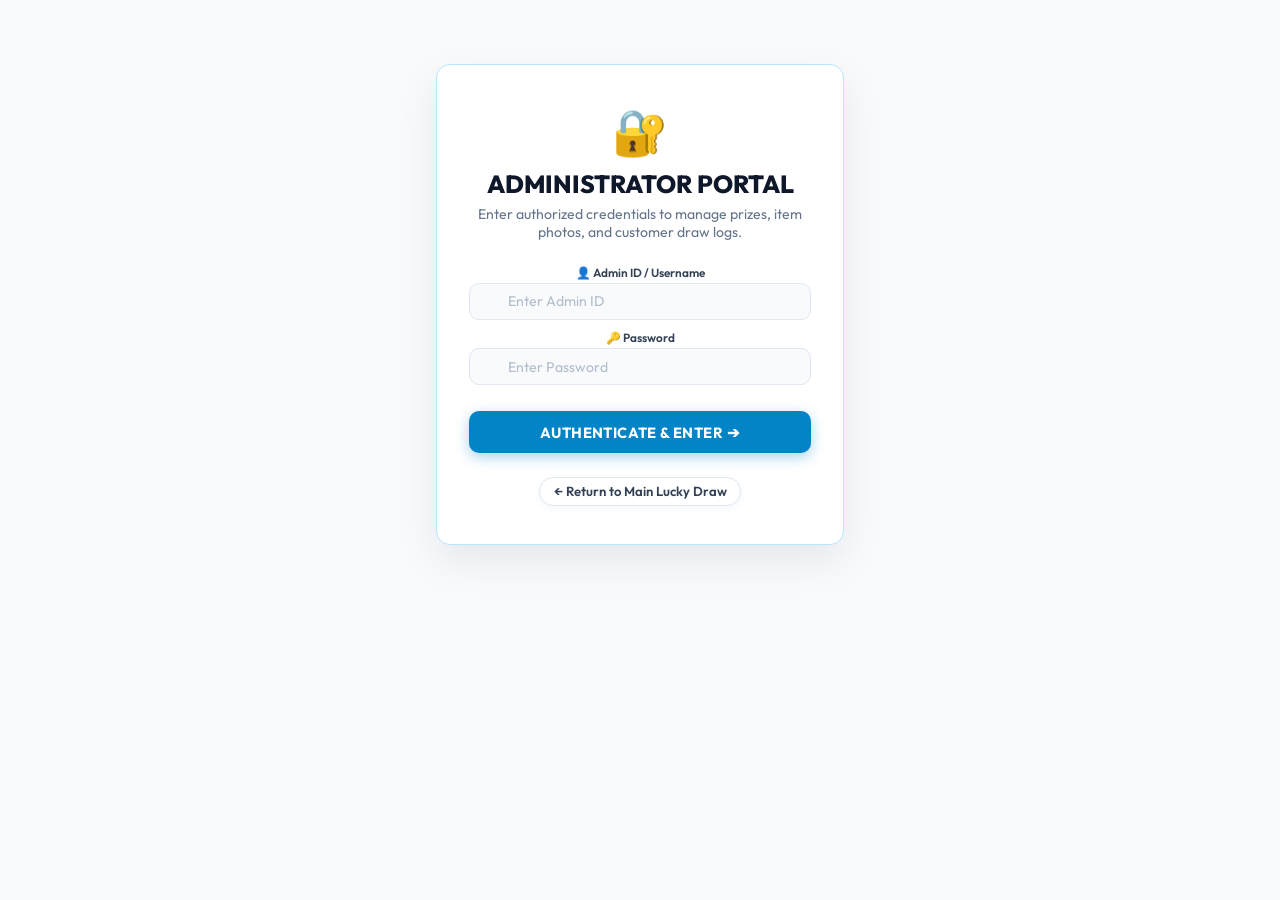
==== commit 00b24532: "update" ====
--- a/admin.html
+++ b/admin.html
@@ -7,7 +7,7 @@
   <link rel="preconnect" href="https://fonts.googleapis.com">
   <link rel="preconnect" href="https://fonts.gstatic.com" crossorigin>
   <link href="https://fonts.googleapis.com/css2?family=Outfit:wght@400;500;600;700;800;900&family=Rajdhani:wght@600;700&display=swap" rel="stylesheet">
-  <link rel="stylesheet" href="style.css?v=smart_glass_clean_images_v4">
+  <link rel="stylesheet" href="style.css?v=clean_12_boxes_zero_dup_v1">
 </head>
 <body class="admin-body">
 
@@ -252,6 +252,6 @@
     </main>
   </div>
 
-  <script src="admin.js?v=smart_glass_clean_images_v4"></script>
+  <script src="admin.js?v=clean_12_boxes_zero_dup_v1"></script>
 </body>
 </html>
--- a/style.css
+++ b/style.css
@@ -193,8 +193,9 @@
   display: flex;
   justify-content: center;
   align-items: center;
-  padding: 1rem 0 1.6rem;
-  overflow: visible;
+  padding: 0.35rem 0 0.5rem;
+  overflow: hidden;
+  border-radius: var(--radius-lg);
 }
 
 /* Scattered Floating Decorative Gift Boxes in Empty Space (Strictly Above Ribbon) */
@@ -207,7 +208,7 @@
   pointer-events: none;
   user-select: none;
   z-index: 1;
-  overflow: visible;
+  overflow: hidden;
 }
 
 .scatter-gift {
@@ -324,9 +325,9 @@
   position: relative;
   z-index: 2;
   width: 100%;
-  max-width: 390px;
+  max-width: 380px;
   margin: 0 auto;
-  padding: 1.5rem 1.6rem;
+  padding: 1.15rem 1.45rem;
   background: var(--c-surface-card);
   border: 1px solid var(--c-sky-border);
   border-radius: var(--radius-lg);
@@ -335,22 +336,22 @@
 }
 
 .login-header {
-  margin-bottom: 1.1rem;
+  margin-bottom: 0.75rem;
 }
 
 .login-title {
   font-family: var(--font-brand);
-  font-size: 1.4rem;
+  font-size: 1.28rem;
   font-weight: 800;
   color: var(--text-main);
   letter-spacing: 0.3px;
-  margin-bottom: 0.25rem;
+  margin-bottom: 0.15rem;
 }
 
 .login-subtitle {
   color: var(--text-muted);
-  font-size: 0.82rem;
-  line-height: 1.4;
+  font-size: 0.78rem;
+  line-height: 1.35;
 }
 
 #lucky-login-form {
@@ -358,15 +359,15 @@
 }
 
 .input-group {
-  margin-bottom: 0.85rem;
+  margin-bottom: 0.65rem;
 }
 
 .input-group label {
   display: block;
-  font-size: 0.78rem;
+  font-size: 0.74rem;
   font-weight: 600;
   color: var(--text-body);
-  margin-bottom: 0.3rem;
+  margin-bottom: 0.2rem;
 }
 
 .input-wrapper {
@@ -385,13 +386,13 @@
 
 .input-wrapper input {
   width: 100%;
-  padding: 0.62rem 1rem 0.62rem 2.5rem;
+  padding: 0.52rem 0.9rem 0.52rem 2.4rem;
   background: #f8fafc;
   border: 1.5px solid var(--border-light);
   border-radius: var(--radius-md);
   color: var(--text-main);
   font-family: var(--font-body);
-  font-size: 0.9rem;
+  font-size: 0.88rem;
   outline: none;
   transition: all 0.2s ease;
 }
@@ -410,10 +411,10 @@
   background: #fef2f2;
   border: 1px solid #fecaca;
   color: #dc2626;
-  padding: 0.65rem 0.9rem;
+  padding: 0.55rem 0.85rem;
   border-radius: var(--radius-sm);
-  font-size: 0.82rem;
-  margin-bottom: 1rem;
+  font-size: 0.78rem;
+  margin-bottom: 0.75rem;
 }
 
 .error-banner.hidden {
@@ -425,11 +426,11 @@
   width: 100%;
   background: var(--c-sky-primary);
   border: none;
-  padding: 0.85rem 1.5rem;
+  padding: 0.7rem 1.3rem;
   border-radius: var(--radius-md);
   color: #ffffff;
   font-family: var(--font-body);
-  font-size: 0.98rem;
+  font-size: 0.92rem;
   font-weight: 700;
   letter-spacing: 0.4px;
   cursor: pointer;
@@ -439,7 +440,7 @@
   gap: 0.5rem;
   box-shadow: 0 4px 14px rgba(2, 132, 199, 0.35);
   transition: all 0.2s ease;
-  margin-top: 0.3rem;
+  margin-top: 0.2rem;
 }
 
 .cta-primary-btn:hover, .cta-gold-btn:hover {
@@ -461,30 +462,30 @@
   width: 100vw;
   margin-left: calc(-50vw + 50%);
   margin-right: calc(-50vw + 50%);
-  margin-top: 1.6rem;
+  margin-top: 0.65rem;
   background: linear-gradient(180deg, #e8f5ff 0%, #f0f8ff 100%);
   border-top: 2px solid var(--c-sky-border);
   border-bottom: 2px solid var(--c-sky-border);
-  padding: 1.1rem 0 1.3rem;
+  padding: 0.55rem 0 0.6rem;
   overflow: hidden;
 }
 
 .ribbon-header-label {
   text-align: center;
-  font-size: 0.78rem;
+  font-size: 0.72rem;
   font-weight: 800;
-  letter-spacing: 1.8px;
+  letter-spacing: 1.6px;
   text-transform: uppercase;
   color: var(--c-sky-hover);
-  margin-bottom: 1rem;
+  margin-bottom: 0.45rem;
 }
 
 .ribbon-disclaimer-note {
   text-align: center;
-  font-size: 0.72rem;
+  font-size: 0.64rem;
   font-weight: 500;
   color: var(--text-muted);
-  margin-top: 0.8rem;
+  margin-top: 0.35rem;
   letter-spacing: 0.2px;
 }
 
@@ -498,10 +499,10 @@
 
 .marquee-scroll-track {
   display: flex;
-  gap: 1.2rem;
+  gap: 1rem;
   width: max-content;
-  padding: 10px 0 6px;
-  animation: scrollRightToLeft 38s linear infinite;
+  padding: 8px 0 5px;
+  animation: scrollRightToLeft 34s linear infinite;
   /* Continuously moves without stopping even on hover */
 }
 
@@ -519,51 +520,51 @@
   display: flex;
   flex-direction: column;
   align-items: center;
-  gap: 0.65rem;
+  gap: 0.4rem;
   background: #ffffff;
   border: 1.5px solid #bae6fd;
-  border-radius: 12px;
-  padding: 1rem 1.1rem 0.85rem;
+  border-radius: 10px;
+  padding: 0.55rem 0.85rem 0.5rem;
   flex-shrink: 0;
-  min-width: 140px;
-  box-shadow: 0 4px 16px rgba(2, 132, 199, 0.1);
+  min-width: 115px;
+  box-shadow: 0 3px 12px rgba(2, 132, 199, 0.1);
   transition: border-color 0.2s ease, transform 0.2s ease, box-shadow 0.2s ease;
 }
 
 .marquee-card:hover {
   border-color: var(--c-sky-primary);
-  transform: translateY(-4px);
-  box-shadow: 0 8px 24px rgba(2, 132, 199, 0.18);
+  transform: translateY(-3px);
+  box-shadow: 0 6px 18px rgba(2, 132, 199, 0.18);
 }
 
 /* Eye-Catching Showcase Trap Card - Always Prominent on the Moving Ribbon */
 .marquee-card.showcase-trap {
   background: linear-gradient(180deg, #ffffff 0%, #f0f9ff 100%);
   border: 2px solid #0284c7;
-  box-shadow: 0 6px 20px rgba(2, 132, 199, 0.22), 0 0 14px rgba(56, 189, 248, 0.28);
-  transform: scale(1.03);
+  box-shadow: 0 4px 16px rgba(2, 132, 199, 0.2), 0 0 12px rgba(56, 189, 248, 0.25);
+  transform: scale(1.02);
 }
 
 .marquee-card.showcase-trap:hover {
-  transform: translateY(-4px) scale(1.06);
+  transform: translateY(-3px) scale(1.04);
   border-color: #0369a1;
-  box-shadow: 0 10px 28px rgba(2, 132, 199, 0.35);
+  box-shadow: 0 8px 22px rgba(2, 132, 199, 0.32);
 }
 
 .marquee-trap-badge {
   position: absolute;
-  top: -9px;
+  top: -7px;
   left: 50%;
   transform: translateX(-50%);
   background: linear-gradient(135deg, #f59e0b 0%, #ea580c 100%);
   color: #ffffff;
-  font-size: 0.62rem;
+  font-size: 0.58rem;
   font-weight: 800;
-  letter-spacing: 0.6px;
+  letter-spacing: 0.5px;
   text-transform: uppercase;
-  padding: 2px 9px;
+  padding: 1.5px 8px;
   border-radius: var(--radius-pill);
-  box-shadow: 0 2px 6px rgba(234, 88, 12, 0.4);
+  box-shadow: 0 2px 5px rgba(234, 88, 12, 0.4);
   white-space: nowrap;
   border: 1px solid rgba(255, 255, 255, 0.7);
   z-index: 2;
@@ -591,13 +592,13 @@
 }
 
 .marquee-card-img-wrap {
-  width: 96px;
-  height: 96px;
+  width: 72px;
+  height: 72px;
   display: flex;
   align-items: center;
   justify-content: center;
   background: #f0f8ff;
-  border-radius: 10px;
+  border-radius: 8px;
   border: 1.5px solid #e0f2fe;
   overflow: hidden;
   flex-shrink: 0;
@@ -607,30 +608,30 @@
   width: 100%;
   height: 100%;
   object-fit: contain;
-  padding: 6px;
+  padding: 4px;
 }
 
 .marquee-card-icon {
-  font-size: 2.6rem;
+  font-size: 2rem;
 }
 
 .marquee-card-info {
   display: flex;
   flex-direction: column;
   align-items: center;
-  gap: 3px;
+  gap: 2px;
   text-align: center;
 }
 
 .marquee-card-name {
-  font-size: 0.9rem;
+  font-size: 0.8rem;
   font-weight: 700;
   color: var(--text-main);
   white-space: nowrap;
 }
 
 .marquee-card-sub {
-  font-size: 0.72rem;
+  font-size: 0.65rem;
   color: var(--c-sky-hover);
   font-weight: 600;
 }
@@ -732,7 +733,7 @@
 .boxes-stage-viewport {
   position: relative;
   width: 100%;
-  max-width: 1280px;
+  max-width: 1160px;
   display: flex;
   align-items: center;
   justify-content: center;
@@ -742,10 +743,10 @@
 
 .boxes-grid {
   display: grid;
-  grid-template-columns: repeat(5, 1fr);
-  gap: 0.95rem;
+  grid-template-columns: repeat(4, 1fr);
+  gap: 1.15rem;
   width: 100%;
-  max-width: 1280px;
+  max-width: 1160px;
   perspective: 1200px;
   transform-origin: center center;
   transition: transform 0.8s cubic-bezier(0.16, 1, 0.3, 1);
@@ -755,7 +756,7 @@
 /* Individual Box - Generous & High Quality (Enlarged) */
 .gift-box-item {
   position: relative;
-  height: 178px;
+  height: 186px;
   cursor: pointer;
   user-select: none;
   transform-style: preserve-3d;
@@ -1520,30 +1521,153 @@
 /* Standard Laptops (e.g. 1366x768, 1280x800) */
 @media (max-height: 800px) and (min-width: 601px) {
   .app-container {
-    padding: 0.5rem 1rem;
+    padding: 0.4rem 1rem;
     min-height: calc(100vh - 84px);
   }
+  /* Login View Screen Fitting */
+  .login-hero-stage {
+    padding: 0.15rem 0 0.35rem;
+  }
+  .login-card {
+    padding: 0.9rem 1.35rem;
+    max-width: 360px;
+  }
+  .login-header {
+    margin-bottom: 0.55rem;
+  }
+  .login-title {
+    font-size: 1.2rem;
+  }
+  .login-subtitle {
+    font-size: 0.74rem;
+  }
+  .input-group {
+    margin-bottom: 0.5rem;
+  }
+  .input-wrapper input {
+    padding: 0.46rem 0.85rem 0.46rem 2.25rem;
+    font-size: 0.84rem;
+  }
+  .cta-primary-btn {
+    padding: 0.6rem 1.15rem;
+    font-size: 0.88rem;
+  }
+  .login-prizes-ribbon {
+    margin-top: 0.4rem;
+    padding: 0.4rem 0 0.45rem;
+  }
+  .ribbon-header-label {
+    font-size: 0.68rem;
+    margin-bottom: 0.3rem;
+  }
+  .marquee-scroll-track {
+    padding: 4px 0 3px;
+  }
+  .marquee-card {
+    padding: 0.45rem 0.75rem 0.4rem;
+    min-width: 108px;
+    gap: 0.3rem;
+  }
+  .marquee-card-img-wrap {
+    width: 64px;
+    height: 64px;
+  }
+  .marquee-card-img {
+    max-height: 56px;
+    max-width: 56px;
+  }
+  .marquee-card-name {
+    font-size: 0.76rem;
+  }
+  .ribbon-disclaimer-note {
+    font-size: 0.6rem;
+    margin-top: 0.25rem;
+  }
+  .site-footer {
+    padding: 0.45rem 1.6rem;
+    font-size: 0.76rem;
+  }
   .boxes-stage-viewport {
-    max-width: 1240px;
+    max-width: 1120px;
   }
   .boxes-grid {
-    gap: 0.8rem;
-    max-width: 1240px;
+    grid-template-columns: repeat(4, 1fr);
+    gap: 0.9rem;
+    max-width: 1120px;
   }
   .gift-box-item {
-    height: 162px;
+    height: 168px;
   }
   .prize-media-container {
-    height: 110px;
+    height: 112px;
   }
   .box-prize-img {
-    max-height: 102px;
+    max-height: 104px;
   }
   .prize-title-display {
     font-size: 0.88rem;
   }
   .below-gift-action-dock {
-    top: calc(50% + 145px);
+    top: calc(50% + 148px);
+  }
+}
+
+/* Compact Laptops & Small Displays (height <= 680px) */
+@media (max-height: 680px) and (min-width: 601px) {
+  .top-nav {
+    height: 48px;
+    padding: 0.35rem 1.2rem;
+  }
+  .brand-logo-img {
+    height: 28px;
+  }
+  .app-container {
+    padding: 0.25rem 0.8rem;
+    min-height: calc(100vh - 76px);
+  }
+  .login-hero-stage {
+    padding: 0.1rem 0 0.25rem;
+  }
+  .login-card {
+    padding: 0.75rem 1.15rem;
+    max-width: 340px;
+  }
+  .login-title {
+    font-size: 1.12rem;
+  }
+  .login-subtitle {
+    font-size: 0.7rem;
+  }
+  .input-group {
+    margin-bottom: 0.4rem;
+  }
+  .input-wrapper input {
+    padding: 0.4rem 0.75rem 0.4rem 2.1rem;
+    font-size: 0.8rem;
+  }
+  .cta-primary-btn {
+    padding: 0.52rem 1rem;
+    font-size: 0.84rem;
+  }
+  .login-prizes-ribbon {
+    margin-top: 0.3rem;
+    padding: 0.3rem 0 0.35rem;
+  }
+  .marquee-card-img-wrap {
+    width: 54px;
+    height: 54px;
+  }
+  .marquee-card-img {
+    max-height: 48px;
+    max-width: 48px;
+  }
+  .marquee-card {
+    min-width: 96px;
+    padding: 0.35rem 0.6rem 0.3rem;
+  }
+  .site-footer {
+    padding: 0.35rem 1.2rem;
+    font-size: 0.72rem;
   }
 }
 
@@ -1627,10 +1751,11 @@
     font-size: 0.82rem;
   }
   .boxes-grid {
-    gap: 0.38rem;
+    grid-template-columns: repeat(3, 1fr);
+    gap: 0.5rem;
   }
   .gift-box-item {
-    height: 94px;
+    height: 104px;
   }
   .box-front::before {
     height: 24px;
